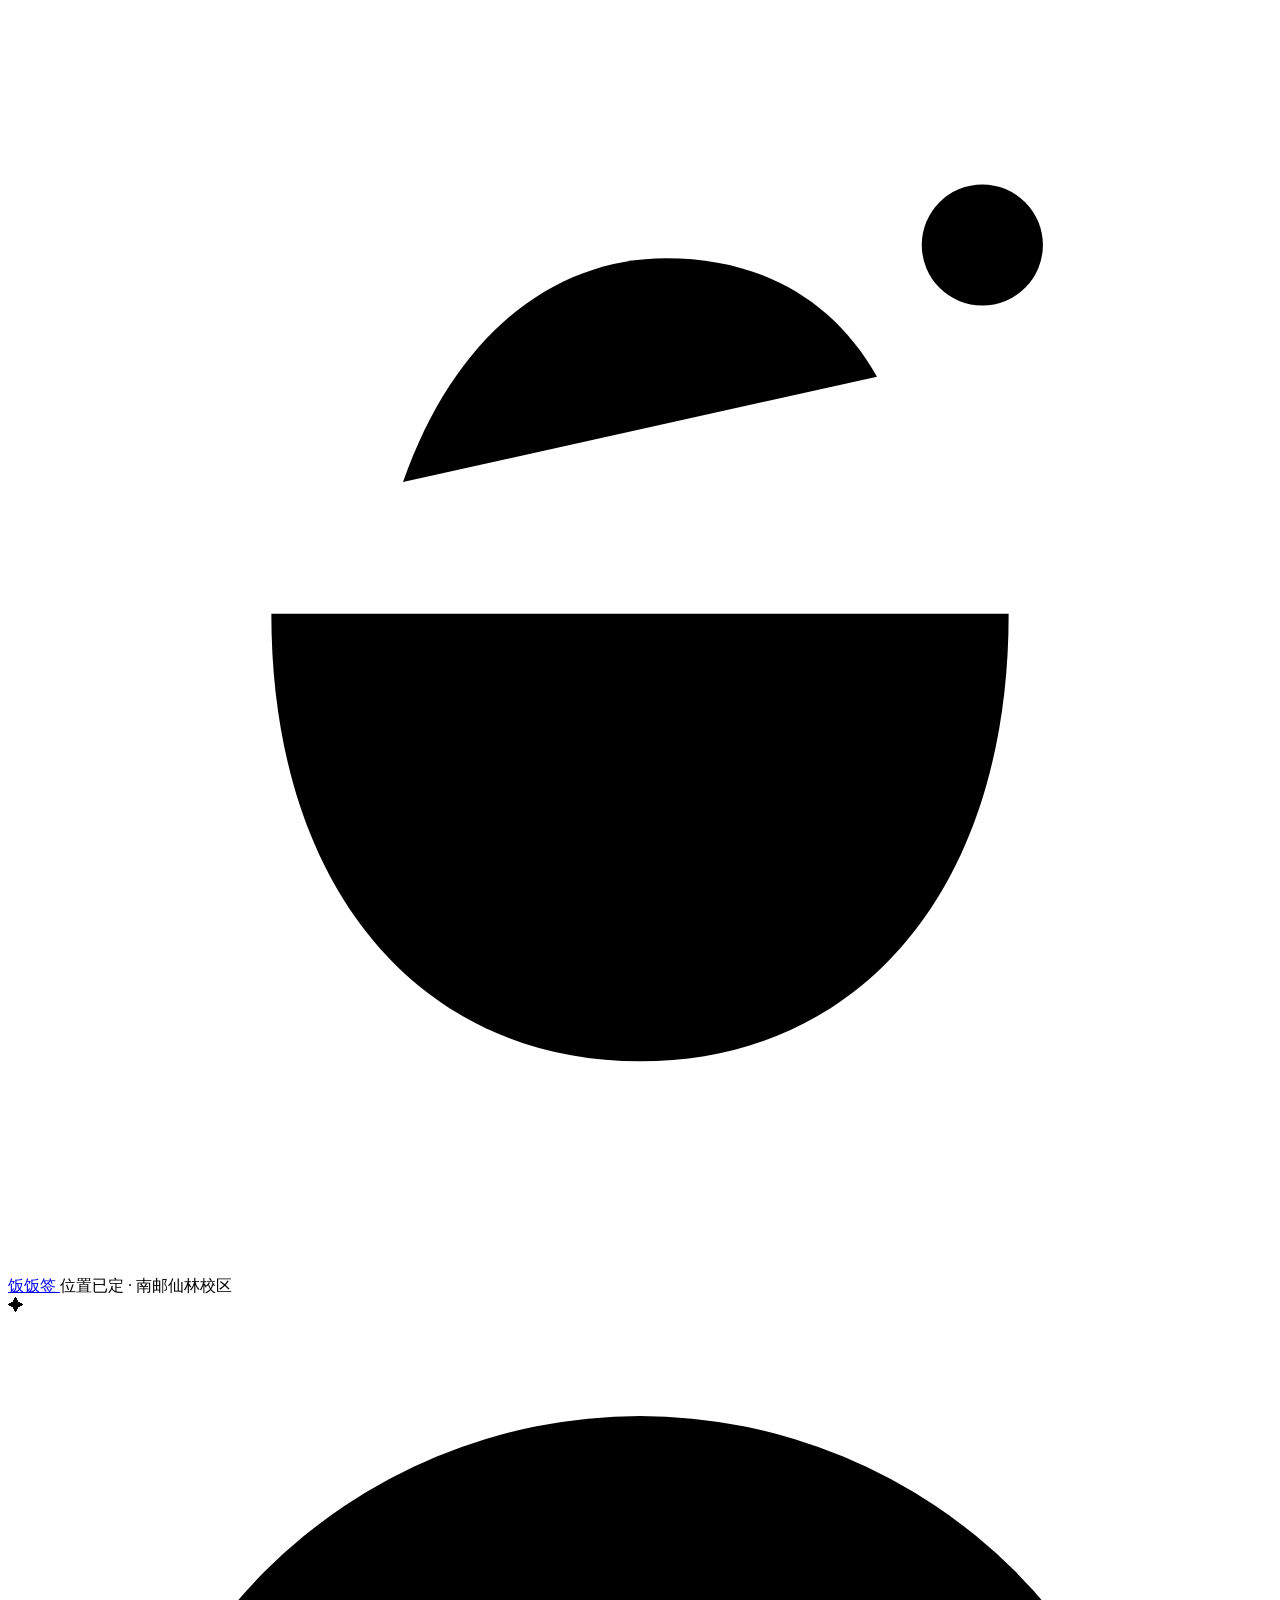
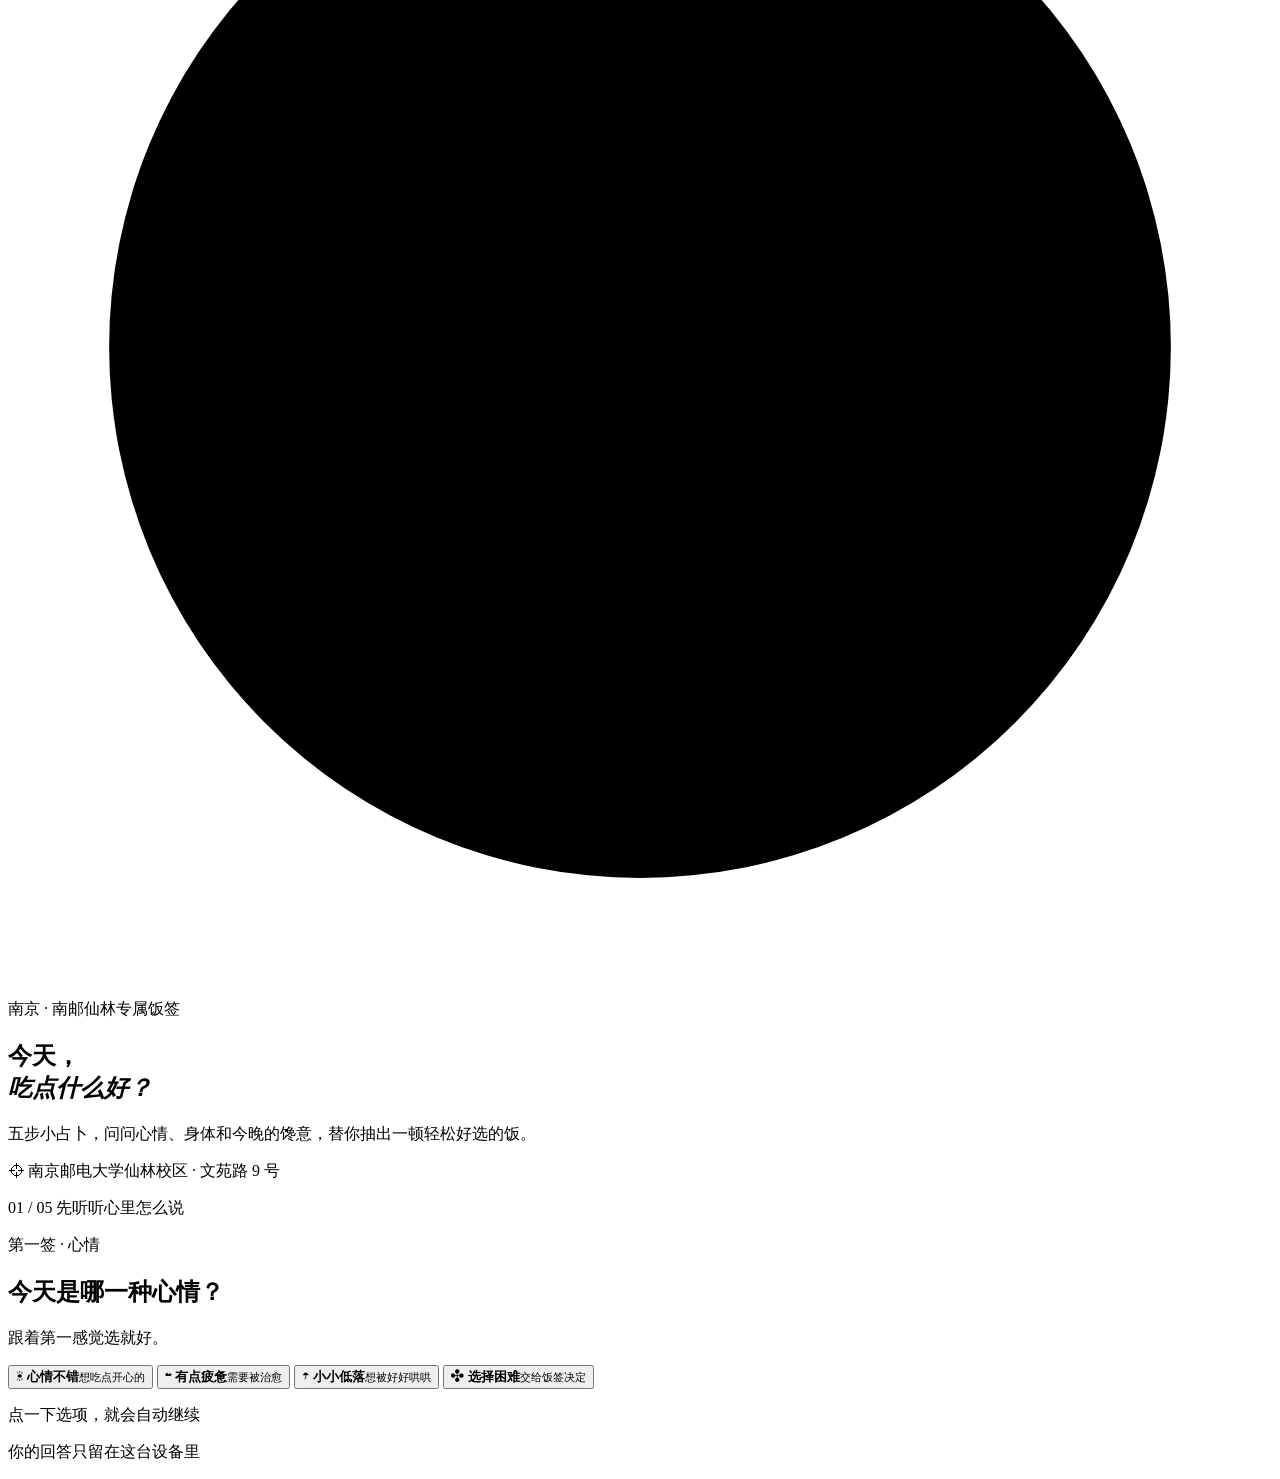
==== index.html @ f998e667 "Publish meal oracle homepage" ====
<!doctype html>
<html lang="zh-CN">
  <head>
    <meta charset="UTF-8" />
    <meta name="viewport" content="width=device-width, initial-scale=1.0, viewport-fit=cover" />
    <meta name="theme-color" content="#0b0a16" />
    <meta
      name="description"
      content="结合南京邮电大学仙林校区、预算、精力与等待时间，抽一支专属于她的今日饭签。"
    />
    <title>饭饭签 · 今天吃什么</title>
    <link
      rel="icon"
      type="image/svg+xml"
      href="data:image/svg+xml,%3Csvg xmlns='http://www.w3.org/2000/svg' viewBox='0 0 64 64'%3E%3Crect width='64' height='64' rx='16' fill='%230b0a16'/%3E%3Cpath d='M14 29h36c0 13-7 21-18 21S14 42 14 29Z' fill='%23ff806f'/%3E%3Cpath d='M20 24c2-7 7-10 12-10 4 0 7 2 9 5' fill='none' stroke='%23ffd58d' stroke-width='4' stroke-linecap='round'/%3E%3Ccircle cx='48' cy='15' r='3' fill='%23b9a7ff'/%3E%3C/svg%3E"
    />
    <link rel="stylesheet" href="./styles.css" />
  </head>
  <body>
    <div class="ambient ambient-one" aria-hidden="true"></div>
    <div class="ambient ambient-two" aria-hidden="true"></div>
    <div class="star-field" aria-hidden="true">
      <i></i><i></i><i></i><i></i><i></i><i></i><i></i>
    </div>

    <main class="page-shell">
      <header class="brand-bar">
        <a class="brand" href="#" aria-label="饭饭签首页">
          <span class="brand-mark" aria-hidden="true">
            <svg viewBox="0 0 48 48" role="img">
              <path d="M10 23h28c0 10.5-5.7 17-14 17S10 33.5 10 23Z" />
              <path d="M15 18c2-5.7 5.8-8.5 10-8.5 3.5 0 6.3 1.5 8 4.5" />
              <circle cx="37" cy="9" r="2.3" />
            </svg>
          </span>
          <span>饭饭签</span>
        </a>
        <span class="brand-note">位置已定 · 南邮仙林校区</span>
      </header>

      <section class="experience" aria-labelledby="page-title">
        <div class="intro-copy">
          <div class="moon-seal" aria-hidden="true">
            <span>✦</span>
            <svg viewBox="0 0 100 100">
              <circle cx="50" cy="50" r="42" />
              <path d="M61 25c-16 6-23 25-14 39 6 10 17 14 28 11-7 10-19 16-32 13-18-4-29-22-25-40 4-17 22-28 43-23Z" />
            </svg>
          </div>
          <p class="eyebrow">南京 · 南邮仙林专属饭签</p>
          <h1 id="page-title">今天，<br /><em>吃点什么好？</em></h1>
          <p class="intro-text">
            五步小占卜，问问心情、身体和今晚的馋意，替你抽出一顿轻松好选的饭。
          </p>
          <p class="micro-note"><span aria-hidden="true">⌖</span> 南京邮电大学仙林校区 · 文苑路 9 号</p>
        </div>

        <div class="oracle-wrap">
          <section class="oracle-card" aria-live="polite">
            <div class="progress-head">
              <span class="step-count">01 / 05</span>
              <span class="step-label">先听听心里怎么说</span>
            </div>
            <div class="progress-track" role="progressbar" aria-label="问答进度" aria-valuemin="1" aria-valuemax="5" aria-valuenow="1">
              <span style="width: 20%"></span>
            </div>

            <div class="question-pane">
              <p class="question-kicker">第一签 · 心情</p>
              <h2>今天是哪一种心情？</h2>
              <p class="question-help">跟着第一感觉选就好。</p>

              <div class="choice-grid" role="group" aria-label="选择今天的心情">
                <button class="choice" type="button" data-value="bright">
                  <span class="choice-icon" aria-hidden="true">☀</span>
                  <span><b>心情不错</b><small>想吃点开心的</small></span>
                </button>
                <button class="choice" type="button" data-value="tired">
                  <span class="choice-icon" aria-hidden="true">☁</span>
                  <span><b>有点疲惫</b><small>需要被治愈</small></span>
                </button>
                <button class="choice" type="button" data-value="blue">
                  <span class="choice-icon" aria-hidden="true">☂</span>
                  <span><b>小小低落</b><small>想被好好哄哄</small></span>
                </button>
                <button class="choice" type="button" data-value="indecisive">
                  <span class="choice-icon" aria-hidden="true">✣</span>
                  <span><b>选择困难</b><small>交给饭签决定</small></span>
                </button>
              </div>
            </div>

            <p class="auto-advance-note">点一下选项，就会自动继续</p>
          </section>
          <p class="privacy-note">你的回答只留在这台设备里</p>
        </div>
      </section>
    </main>
    <script src="./app.js" defer></script>
  </body>
</html>
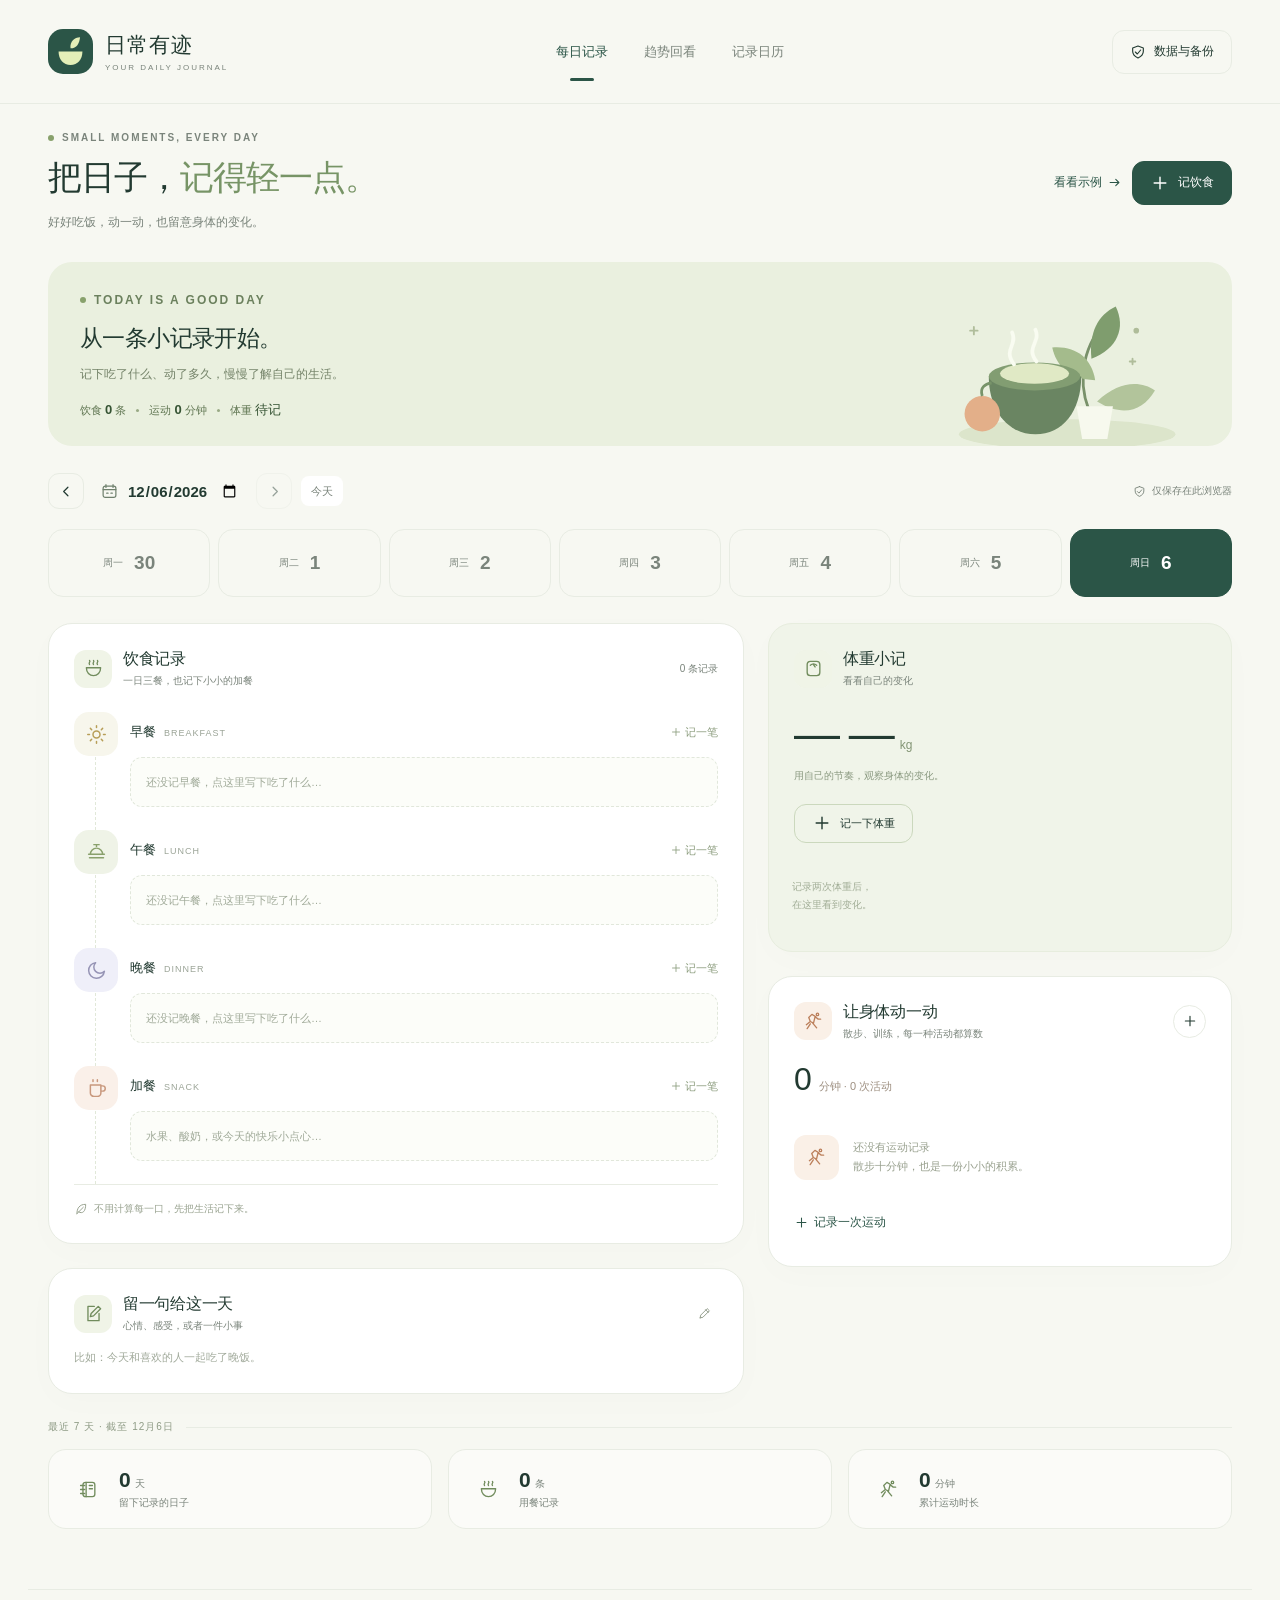
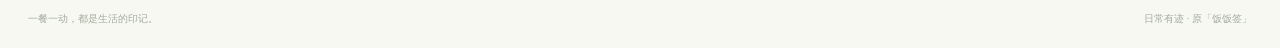
==== commit a96cb5e7: "Replace meal oracle with private daily food, weight and activity journal" ====
--- a/index.html
+++ b/index.html
@@ -1,102 +1,42 @@
-<!doctype html>
-<html lang="zh-CN">
-  <head>
-    <meta charset="UTF-8" />
-    <meta name="viewport" content="width=device-width, initial-scale=1.0, viewport-fit=cover" />
-    <meta name="theme-color" content="#0b0a16" />
-    <meta
-      name="description"
-      content="结合南京邮电大学仙林校区、预算、精力与等待时间，抽一支专属于她的今日饭签。"
-    />
-    <title>饭饭签 · 今天吃什么</title>
-    <link
-      rel="icon"
-      type="image/svg+xml"
-      href="data:image/svg+xml,%3Csvg xmlns='http://www.w3.org/2000/svg' viewBox='0 0 64 64'%3E%3Crect width='64' height='64' rx='16' fill='%230b0a16'/%3E%3Cpath d='M14 29h36c0 13-7 21-18 21S14 42 14 29Z' fill='%23ff806f'/%3E%3Cpath d='M20 24c2-7 7-10 12-10 4 0 7 2 9 5' fill='none' stroke='%23ffd58d' stroke-width='4' stroke-linecap='round'/%3E%3Ccircle cx='48' cy='15' r='3' fill='%23b9a7ff'/%3E%3C/svg%3E"
-    />
-    <link rel="stylesheet" href="./styles.css" />
-  </head>
-  <body>
-    <div class="ambient ambient-one" aria-hidden="true"></div>
-    <div class="ambient ambient-two" aria-hidden="true"></div>
-    <div class="star-field" aria-hidden="true">
-      <i></i><i></i><i></i><i></i><i></i><i></i><i></i>
-    </div>
-
-    <main class="page-shell">
-      <header class="brand-bar">
-        <a class="brand" href="#" aria-label="饭饭签首页">
-          <span class="brand-mark" aria-hidden="true">
-            <svg viewBox="0 0 48 48" role="img">
-              <path d="M10 23h28c0 10.5-5.7 17-14 17S10 33.5 10 23Z" />
-              <path d="M15 18c2-5.7 5.8-8.5 10-8.5 3.5 0 6.3 1.5 8 4.5" />
-              <circle cx="37" cy="9" r="2.3" />
-            </svg>
-          </span>
-          <span>饭饭签</span>
-        </a>
-        <span class="brand-note">位置已定 · 南邮仙林校区</span>
-      </header>
-
-      <section class="experience" aria-labelledby="page-title">
-        <div class="intro-copy">
-          <div class="moon-seal" aria-hidden="true">
-            <span>✦</span>
-            <svg viewBox="0 0 100 100">
-              <circle cx="50" cy="50" r="42" />
-              <path d="M61 25c-16 6-23 25-14 39 6 10 17 14 28 11-7 10-19 16-32 13-18-4-29-22-25-40 4-17 22-28 43-23Z" />
-            </svg>
-          </div>
-          <p class="eyebrow">南京 · 南邮仙林专属饭签</p>
-          <h1 id="page-title">今天，<br /><em>吃点什么好？</em></h1>
-          <p class="intro-text">
-            五步小占卜，问问心情、身体和今晚的馋意，替你抽出一顿轻松好选的饭。
-          </p>
-          <p class="micro-note"><span aria-hidden="true">⌖</span> 南京邮电大学仙林校区 · 文苑路 9 号</p>
-        </div>
-
-        <div class="oracle-wrap">
-          <section class="oracle-card" aria-live="polite">
-            <div class="progress-head">
-              <span class="step-count">01 / 05</span>
-              <span class="step-label">先听听心里怎么说</span>
-            </div>
-            <div class="progress-track" role="progressbar" aria-label="问答进度" aria-valuemin="1" aria-valuemax="5" aria-valuenow="1">
-              <span style="width: 20%"></span>
-            </div>
-
-            <div class="question-pane">
-              <p class="question-kicker">第一签 · 心情</p>
-              <h2>今天是哪一种心情？</h2>
-              <p class="question-help">跟着第一感觉选就好。</p>
-
-              <div class="choice-grid" role="group" aria-label="选择今天的心情">
-                <button class="choice" type="button" data-value="bright">
-                  <span class="choice-icon" aria-hidden="true">☀</span>
-                  <span><b>心情不错</b><small>想吃点开心的</small></span>
-                </button>
-                <button class="choice" type="button" data-value="tired">
-                  <span class="choice-icon" aria-hidden="true">☁</span>
-                  <span><b>有点疲惫</b><small>需要被治愈</small></span>
-                </button>
-                <button class="choice" type="button" data-value="blue">
-                  <span class="choice-icon" aria-hidden="true">☂</span>
-                  <span><b>小小低落</b><small>想被好好哄哄</small></span>
-                </button>
-                <button class="choice" type="button" data-value="indecisive">
-                  <span class="choice-icon" aria-hidden="true">✣</span>
-                  <span><b>选择困难</b><small>交给饭签决定</small></span>
-                </button>
-              </div>
-            </div>
-
-            <p class="auto-advance-note">点一下选项，就会自动继续</p>
-          </section>
-          <p class="privacy-note">你的回答只留在这台设备里</p>
-        </div>
-      </section>
-    </main>
-    <script src="./app.js" defer></script>
-  </body>
-</html>
-
+<!doctype html>
+<html lang="zh-CN">
+<head>
+  <meta charset="utf-8">
+  <meta name="viewport" content="width=device-width, initial-scale=1, viewport-fit=cover">
+  <meta name="theme-color" content="#f7f8f2">
+  <meta name="description" content="轻松记录每天的饮食、体重和运动，回看自己的生活节奏。数据保存在当前浏览器，支持导出备份。">
+  <meta name="color-scheme" content="light">
+  <title>日常有迹 · 饮食、体重与运动记录</title>
+  <link rel="icon" type="image/svg+xml" href="data:image/svg+xml,%3Csvg xmlns='http://www.w3.org/2000/svg' viewBox='0 0 64 64'%3E%3Crect width='64' height='64' rx='20' fill='%232b5547'/%3E%3Cpath d='M15 31h34c0 12-6 20-17 20S15 43 15 31' fill='%23e3efad'/%3E%3Cpath d='M32 27c-2-12 6-17 14-17-1 10-5 17-14 17' fill='%23e3efad'/%3E%3C/svg%3E">
+  <link rel="stylesheet" href="./styles.css">
+  <script src="./core.js" defer></script>
+  <script src="./app.js" defer></script>
+</head>
+<body>
+  <a class="skip-link" href="#main">跳到主要内容</a>
+  <header class="site-header">
+    <a class="brand" href="#today" aria-label="日常有迹首页">
+      <span class="brand-mark" aria-hidden="true"><svg viewBox="0 0 44 44"><path d="M7 22h30c0 10-6 17-15 17S7 32 7 22Z"/><path d="M22 18c-1-9 5-14 12-14-1 8-4 14-12 14Z"/></svg></span>
+      <span>日常有迹<small>YOUR DAILY JOURNAL</small></span>
+    </a>
+    <nav class="desktop-nav" aria-label="主导航">
+      <a href="#today" data-view="today">每日记录</a>
+      <a href="#trends" data-view="trends">趋势回看</a>
+      <a href="#history" data-view="history">记录日历</a>
+    </nav>
+    <button class="button header-data" type="button" data-action="data"><span data-icon="shield"></span><span>数据与备份</span></button>
+  </header>
+  <div id="demo-banner" class="demo-banner" hidden>正在浏览示例，所有数字都是演示数据。<button type="button" data-action="exit-demo">返回我的记录 <span aria-hidden="true">↗</span></button></div>
+  <main id="main" class="main-shell" tabindex="-1"></main>
+  <footer class="site-footer"><span>一餐一动，都是生活的印记。</span><span>日常有迹 · 原「饭饭签」</span></footer>
+  <nav class="mobile-nav" aria-label="手机导航">
+    <a href="#today" data-view="today"><span data-icon="journal"></span>记录</a>
+    <a href="#trends" data-view="trends"><span data-icon="chart"></span>趋势</a>
+    <a href="#history" data-view="history"><span data-icon="calendar"></span>日历</a>
+    <button type="button" data-action="data"><span data-icon="shield"></span>备份</button>
+  </nav>
+  <dialog id="editor" aria-labelledby="dialog-title"><div id="dialog-content"></div></dialog>
+  <div id="toast" class="toast" role="status" aria-live="polite" hidden></div>
+  <noscript><p class="noscript">请在浏览器中启用 JavaScript，以使用每日记录功能。</p></noscript>
+</body>
+</html>
--- a/styles.css
+++ b/styles.css
@@ -0,0 +1,9 @@
+:root{--bg:#f7f8f2;--paper:#fff;--ink:#223a31;--muted:#7a847b;--line:#e8ece3;--green:#2b5547;--green-light:#eaf0df;--lime:#e4efb8;--orange:#d47c51;--peach:#faf0e7;--radius:24px;--shadow:0 8px 35px #263d2a04;font-family:"Segoe UI","PingFang SC","Microsoft YaHei",sans-serif;color:var(--ink);background:var(--bg);font-synthesis:none}
+*{box-sizing:border-box}body{margin:0}button,input,textarea,select{font:inherit}button,a,input,select,textarea{-webkit-tap-highlight-color:transparent}button,a{touch-action:manipulation}button{cursor:pointer}button:disabled{cursor:default;opacity:.45}a{color:inherit;text-decoration:none}button{color:inherit}button:focus-visible,a:focus-visible,input:focus-visible,textarea:focus-visible,select:focus-visible,summary:focus-visible{outline:3px solid #93b875;outline-offset:4px}button svg,a svg{pointer-events:none}svg{display:block}button:disabled:hover{transform:none}[hidden]{display:none!important}.icon{width:20px;height:20px;fill:none;stroke:currentColor;stroke-width:1.7;stroke-linecap:round;stroke-linejoin:round;flex-shrink:0}.skip-link{position:fixed;top:10px;left:15px;z-index:20;padding:12px;background:#fff;transform:translateY(-150%)}.skip-link:focus{transform:none}.site-header{height:104px;max-width:1320px;margin:auto;display:flex;align-items:center;justify-content:space-between;padding:0 48px;gap:32px;border-bottom:1px solid var(--line)}.brand{display:flex;align-items:center;gap:12px;font-size:21px;font-weight:700;letter-spacing:1px}.brand-mark{width:45px;height:45px;display:grid;place-items:center;background:var(--green);border-radius:15px;color:var(--lime)}.brand-mark svg{width:35px;fill:currentColor}.brand small{display:block;margin-top:4px;font-size:8px;letter-spacing:2px;font-weight:500;color:var(--muted)}.desktop-nav{display:flex;align-self:stretch;gap:36px}.desktop-nav a{display:flex;align-items:center;position:relative;color:var(--muted);font-size:13px;font-weight:600}.desktop-nav a.active{color:var(--green)}.desktop-nav a.active:after{content:"";height:3px;width:24px;position:absolute;bottom:22px;left:calc(50% - 12px);border-radius:5px;background:var(--green)}.button{display:inline-flex;gap:8px;align-items:center;justify-content:center;min-height:44px;padding:0 17px;border:1px solid var(--line);background:var(--paper);border-radius:12px;font-size:12px;font-weight:600;transition:background .15s,transform .15s}.button:hover{background:#f0f3e9;transform:translateY(-1px)}.button.primary{border-color:var(--green);color:white;background:var(--green)}.button.primary:hover{background:#1d4335}.button.soft{border-color:transparent;background:var(--green-light)}.button.danger{color:#a44b3f;background:#fff4ef;border-color:#efd5cc}.header-data{background:transparent;font-size:12px}.header-data .icon{width:16px;height:16px}.main-shell{max-width:1320px;padding:36px 48px 60px;margin:auto;min-height:calc(100vh - 176px)}.demo-banner{background:#e5edcf;padding:12px 24px;text-align:center;font-size:12px}.demo-banner button{border:0;background:transparent;font-weight:700;margin-left:15px;text-decoration:underline;text-underline-offset:4px;min-height:30px}.demo-banner+main{padding-top:28px}.intro{display:flex;justify-content:space-between;align-items:center;gap:20px;margin-bottom:28px}.eyebrow{display:flex;align-items:center;gap:8px;font-size:10px;letter-spacing:2px;color:var(--muted);font-weight:600;margin:0 0 12px}.eyebrow:before{content:"";width:6px;height:6px;border-radius:50%;background:#88a16c}h1,h2,h3,p{margin-top:0}h1{font-size:clamp(24px,2.8vw,34px);font-weight:650;letter-spacing:-1px;margin-bottom:10px}h1 em{font-style:normal;color:#779466}.intro p:not(.eyebrow){font-size:12px;line-height:1.9;color:var(--muted);margin-bottom:0}.intro-actions{display:flex;gap:10px;flex-shrink:0}.text-button{display:inline-flex;align-items:center;justify-content:center;gap:5px;min-height:36px;padding:5px 0;border:0;background:transparent;font-size:12px;color:var(--green);font-weight:600}.text-button .icon{width:15px;height:15px}.hero{display:grid;grid-template-columns:1fr 290px;border-radius:var(--radius);background:#eaf0df;padding:27px 32px;position:relative;overflow:hidden;margin-bottom:24px;min-height:184px}.hero-copy{z-index:1}.hero .eyebrow{color:#6b805d;margin-bottom:11px}.hero h2{font-size:23px;font-weight:650;letter-spacing:-.6px;margin-bottom:9px}.hero p{color:#748369;font-size:12px;line-height:1.9;margin-bottom:16px}.hero-stats{display:flex;align-items:center;gap:10px;color:#5f7551;font-size:11px}.hero-stats b{font-size:13px;color:#355333}.hero-stats .dot{width:3px;height:3px;background:#9aaa85;border-radius:50%}.hero-art{position:absolute;right:36px;bottom:-14px;width:280px;height:198px}.hero-art svg{width:100%;height:100%}.date-toolbar{display:flex;align-items:center;justify-content:space-between;gap:20px;margin-bottom:17px}.date-control{display:flex;align-items:center;gap:9px}.date-input-wrap{display:flex;align-items:center;gap:8px;padding:0 8px}.date-input-wrap .icon{width:17px;color:#6f806d}.date-input{background:transparent;border:0;color:var(--ink);font-weight:650;font-size:15px;min-height:42px;max-width:160px}.icon-button{width:36px;min-height:36px;display:inline-grid;place-items:center;background:transparent;border:1px solid var(--line);border-radius:11px}.icon-button:hover{background:var(--green-light)}.icon-button .icon{width:17px;height:17px}.today-tag{border:0;background:var(--paper);padding:6px 10px;border-radius:8px;font-size:11px;color:var(--muted);min-height:30px}.local-note{display:flex;align-items:center;gap:6px;font-size:10px;color:var(--muted)}.local-note .icon{width:13px;height:13px}.week-strip{display:grid;grid-template-columns:repeat(7,1fr);gap:8px;margin-bottom:26px}.day-button{position:relative;min-height:68px;background:transparent;border:1px solid var(--line);border-radius:15px;display:flex;align-items:center;justify-content:center;gap:11px;color:var(--muted);transition:background .15s}.day-button:hover{background:var(--green-light)}.day-button.active{background:var(--green);color:white;border-color:var(--green)}.day-button small{font-size:10px}.day-button b{font-size:19px;font-weight:550;font-variant-numeric:tabular-nums}.day-button i{position:absolute;width:4px;height:4px;background:#b2be94;border-radius:50%;bottom:10px}.day-button.active i{background:var(--lime)}.day-button.is-today:not(.active){border-color:#a4b691}.dashboard{display:grid;grid-template-columns:minmax(0,1.5fr) minmax(300px,1fr);gap:24px}.column{display:flex;flex-direction:column;gap:24px;min-width:0}.panel{background:var(--paper);border:1px solid var(--line);border-radius:var(--radius);padding:25px;box-shadow:var(--shadow);min-width:0}.panel-head{display:flex;justify-content:space-between;align-items:center;gap:15px;margin-bottom:24px}.panel-heading{display:flex;align-items:center;gap:11px}.panel-heading h2{font-size:16px;letter-spacing:-.3px;font-weight:650;margin-bottom:4px}.panel-heading p{margin:0;font-size:10px;color:var(--muted)}.section-icon{width:38px;height:38px;border-radius:12px;background:#f0f4e7;color:#718c5d;display:grid;place-items:center}.section-icon.orange{color:#bc805c;background:var(--peach)}.section-icon .icon{width:19px;height:19px}.round-add{border:1px solid var(--line);background:white;width:33px;height:33px;border-radius:50%;display:grid;place-items:center}.round-add:hover{background:var(--green-light)}.round-add .icon{width:16px;height:16px}.meal-section{display:grid;grid-template-columns:44px 1fr;gap:12px;padding-bottom:23px;position:relative}.meal-section:not(:last-child):before{content:"";position:absolute;left:21px;top:40px;bottom:0;border-left:1px dashed #e1e8d9}.meal-badge{display:grid;place-items:center;position:relative;z-index:1;width:44px;height:44px;border-radius:15px;background:#f7f6ec;color:#b79e58}.meal-badge.lunch{background:#eff3e7;color:#89a06c}.meal-badge.dinner{background:#efeff9;color:#9694b5}.meal-badge.snack{background:#faf0e9;color:#c8987d}.meal-badge .icon{width:21px;height:21px}.meal-heading{display:flex;align-items:center;justify-content:space-between;min-height:40px;gap:10px;margin-bottom:5px}.meal-heading h3{font-size:13px;font-weight:650;margin:0}.meal-heading h3 small{font-size:9px;letter-spacing:1px;font-weight:400;color:#9ba497;margin-left:8px}.meal-add{min-height:32px;padding:2px 0;border:0;background:transparent;color:#8c9d7e;font-size:11px;display:flex;align-items:center;gap:3px}.meal-add .icon{width:12px;height:12px}.meal-empty{width:100%;text-align:left;border:1px dashed #e1e7db;background:#fcfdf9;color:#a0aa99;padding:15px;border-radius:12px;font-size:11px;line-height:1.6;min-height:50px}.meal-empty:hover{background:#f4f7ed;border-color:#b2c39b}.meal-entry{background:#f7f9f3;border-radius:13px;padding:14px 15px;display:flex;gap:10px;align-items:flex-start;margin-bottom:8px}.entry-content{min-width:0;flex:1}.entry-title{font-size:12px;line-height:1.8;margin-bottom:6px;white-space:pre-wrap;overflow-wrap:anywhere;font-weight:550}.entry-meta{font-size:10px;color:#8d9885;display:flex;flex-wrap:wrap;gap:6px 12px;line-height:1.7}.entry-actions{display:flex;gap:3px}.tiny-button{width:28px;min-height:28px;display:grid;place-items:center;border:0;border-radius:7px;background:transparent;color:#8d9885}.tiny-button .icon{width:13px;height:13px}.tiny-button:hover{background:#e5ecd9;color:var(--green)}.panel-footnote{padding-top:15px;border-top:1px solid var(--line);font-size:10px;line-height:1.8;color:#98a28f;display:flex;align-items:center;gap:6px}.panel-footnote .icon{width:14px;height:14px}.weight-panel{background:#f0f4e9;border-color:#e7edde;position:relative;overflow:hidden}.weight-panel .panel-head{margin-bottom:20px}.weight-main{display:flex;align-items:baseline;gap:7px;margin:0 0 8px}.weight-number{font-size:46px;line-height:1.1;font-weight:500;letter-spacing:-2px;font-variant-numeric:tabular-nums}.weight-unit{font-size:12px;color:#839575}.weight-comparison{font-size:10px;color:#8a9980;margin-bottom:20px;line-height:1.7}.weight-panel .button{min-height:39px;font-size:11px;background:transparent;border-color:#cbd8bd}.mini-chart{height:70px;margin:18px -2px -5px;position:relative}.mini-chart svg{width:100%;height:100%}.mini-chart-empty{display:flex;align-items:center;height:70px;color:#a1ad96;font-size:10px;line-height:1.8}.activity-summary{display:flex;gap:8px;align-items:baseline;margin-top:-4px;margin-bottom:20px}.activity-summary strong{font-size:32px;font-weight:500;letter-spacing:-1px;font-variant-numeric:tabular-nums}.activity-summary span{color:#9d8f80;font-size:11px}.activity-entry{border-top:1px solid var(--line);padding:15px 0;display:flex;gap:11px}.activity-entry:last-of-type{padding-bottom:0}.activity-icon{width:32px;height:32px;background:var(--peach);color:#be8e6d;display:grid;place-items:center;border-radius:11px;flex-shrink:0}.activity-icon .icon{width:17px;height:17px}.activity-entry .entry-title{font-size:12px;margin-bottom:3px}.activity-empty{padding:17px 0 9px;color:#99a18f;font-size:11px;line-height:1.8;display:flex;align-items:center;gap:14px}.activity-empty .section-icon{width:45px;height:45px}.activity-empty p{margin:0}.note-panel .panel-head{margin-bottom:15px}.daily-note{font-size:12px;line-height:1.9;color:#7e8c76;white-space:pre-wrap;overflow-wrap:anywhere;margin:0}.empty-note{font-size:11px;color:#a1aa9b;line-height:1.8;margin-bottom:0}.section-label{display:flex;align-items:center;gap:12px;color:#8e9b85;font-size:10px;margin:26px 0 15px;letter-spacing:1px}.section-label:after{content:"";height:1px;flex:1;background:var(--line)}.week-overview{display:grid;grid-template-columns:repeat(3,1fr);gap:16px}.overview-card{border:1px solid var(--line);border-radius:18px;padding:18px 20px;display:flex;align-items:center;gap:12px;background:#ffffff80}.overview-card .section-icon{background:transparent}.overview-card b{font-size:21px;font-weight:550;letter-spacing:-.5px}.overview-card b small{font-weight:400;font-size:10px;letter-spacing:0;margin-left:5px;color:var(--muted)}.overview-card p{font-size:10px;margin:4px 0 0;color:var(--muted)}.site-footer{max-width:1224px;margin:0 auto;padding:22px 0;border-top:1px solid var(--line);color:#a4ac9d;font-size:10px;display:flex;justify-content:space-between}.mobile-nav{display:none}.storage-warning{background:#fff0e5;border:1px solid #e8b890;padding:15px 20px;border-radius:15px;margin-bottom:20px;color:#8c5333;font-size:12px;line-height:1.8}.storage-warning button{border:0;background:transparent;text-decoration:underline;color:inherit;min-height:30px}.toast{position:fixed;left:50%;transform:translateX(-50%);bottom:35px;z-index:100;background:#274939;color:white;border-radius:14px;padding:14px 22px;box-shadow:0 10px 40px #17291f22;font-size:12px;max-width:min(90vw,500px);text-align:center;line-height:1.7}.toast.error{background:#914c3d}
+/* Editors */
+dialog{width:min(480px,calc(100% - 30px));max-height:90dvh;border:1px solid #eef0e8;border-radius:25px;padding:0;box-shadow:0 35px 100px #1d312e33;color:var(--ink);background:#fff}dialog::backdrop{background:#20342d66;backdrop-filter:blur(5px)}.dialog-inner{padding:28px}.dialog-heading{display:flex;align-items:flex-start;justify-content:space-between;margin-bottom:23px;gap:12px}.dialog-heading h2{font-size:22px;font-weight:600;margin-bottom:7px}.dialog-heading p{font-size:11px;color:var(--muted);line-height:1.8;margin-bottom:0}.dialog-heading .icon-button{border:0;width:29px;min-height:29px;background:#f4f6ef;flex-shrink:0}.field{display:block;font-size:12px;font-weight:600;margin-bottom:19px}.field small{font-weight:400;font-size:10px;color:#8e9a85;margin-left:5px}.field input,.field select,.field textarea{display:block;width:100%;margin-top:9px;border:1px solid #e2e8db;border-radius:12px;min-height:45px;padding:12px 13px;font-size:13px;color:var(--ink);background:#fbfcf8;transition:border-color .15s}.field input:focus,.field textarea:focus,.field select:focus{border-color:#91ad7b}.field textarea{resize:vertical;line-height:1.8;min-height:100px}.field input::placeholder,.field textarea::placeholder{color:#afb7a8}.field-row{display:grid;grid-template-columns:1fr 1fr;gap:15px}.field-row .field{min-width:0}.field .weight-input{font-size:32px;letter-spacing:-1px;padding:16px}.form-actions{display:flex;justify-content:space-between;gap:12px;margin-top:24px}.form-actions .button{flex:1}.field-help{font-size:10px;line-height:1.8;color:#98a28f;margin-top:-7px}.form-error{color:#ae5142;font-size:12px;line-height:1.8;margin-bottom:12px}.data-card{padding:18px;background:#f6f8f1;border:1px solid var(--line);border-radius:16px;margin-bottom:13px}.data-card h3{font-size:13px;margin-bottom:8px}.data-card p{font-size:11px;color:#8b9882;line-height:1.9;margin-bottom:12px}.data-card .button{min-height:38px;font-size:11px}.data-stats{display:flex;gap:20px;margin:20px 0;font-size:11px;color:var(--muted)}.data-stats strong{font-size:20px;color:var(--green);margin-right:3px;font-weight:550}.import-confirm{padding:17px;border-radius:14px;background:#fff5eb;font-size:12px;line-height:1.9;margin:16px 0}.delete-preview{padding:17px;background:#faf5ef;border-radius:13px;font-size:12px;line-height:1.8;overflow-wrap:anywhere}.data-native-input{width:100%;font-size:11px;color:#7e8c76;margin-top:12px}.notice{color:#8f9b87;font-size:11px;line-height:1.9}.view-controls{display:flex;gap:6px;padding:4px;background:#eaf0e1;border-radius:12px}.view-controls button{min-height:34px;background:transparent;border:0;border-radius:9px;padding:0 14px;font-size:11px;color:#89947e}.view-controls button.active{background:#fff;color:var(--green);box-shadow:0 2px 6px #29482506}.trend-summary{display:grid;grid-template-columns:repeat(4,1fr);gap:18px;margin-bottom:24px}.trend-summary .overview-card{display:block;background:white;padding:22px}.trend-summary .overview-card b{font-size:28px}.trend-summary .overview-card p{margin-top:9px}.chart-panel{margin-bottom:24px}.chart-panel .panel-head{margin-bottom:15px}.chart-title-value{font-size:32px;letter-spacing:-1px;font-weight:500;margin:14px 0 0}.chart-title-value small{font-size:12px;color:var(--muted);font-weight:400;letter-spacing:0}.chart-title-value span{font-size:11px;color:#8e9b85;margin-left:17px;letter-spacing:0}.chart-area{min-height:245px;position:relative}.chart-area svg{width:100%;height:240px;overflow:visible}.chart-label{font-size:10px;font-family:inherit;fill:#9ca694}.chart-empty{min-height:220px;display:flex;align-items:center;justify-content:center;flex-direction:column;gap:15px;color:#98a28f;font-size:12px;text-align:center;padding:20px}.chart-empty .icon{width:35px;height:35px;color:#becaa9}.chart-empty p{line-height:1.9;margin:0}.chart-data{border-top:1px solid var(--line);padding-top:15px;margin-top:12px;font-size:11px;color:var(--muted)}.chart-data summary{cursor:pointer;min-height:30px}.chart-data table{width:100%;border-collapse:collapse;text-align:left;margin-top:8px}.chart-data th,.chart-data td{padding:10px;border-bottom:1px solid var(--line);font-weight:400}.bar-chart{display:flex;align-items:flex-end;gap:7px;height:190px;margin-top:22px;border-bottom:1px solid var(--line)}.bar-item{height:100%;display:flex;flex:1;align-items:center;justify-content:flex-end;flex-direction:column;position:relative;min-width:0}.bar-item i{display:block;background:#bdcea7;width:55%;max-width:40px;border-radius:7px 7px 0 0;min-height:0}.bar-item span{font-size:9px;color:#a1ab97;position:absolute;bottom:-21px;white-space:nowrap}.bar-item b{font-size:9px;color:#82946d;font-weight:400;padding-bottom:5px}.movement-chart{padding-bottom:30px}.trends-grid{display:grid;grid-template-columns:1fr 1fr;gap:24px}.meal-breakdown{display:flex;flex-direction:column;gap:23px;padding:15px 0}.breakdown-row{display:grid;grid-template-columns:48px 1fr 34px;align-items:center;gap:15px;font-size:11px;color:#86947c}.breakdown-track{height:9px;border-radius:10px;background:#f1f4ea;overflow:hidden}.breakdown-track i{height:100%;display:block;border-radius:10px;background:#c5d6af}.breakdown-row:nth-child(2) i{background:#a7c18c}.breakdown-row:nth-child(3) i{background:#c4bfdc}.breakdown-row:nth-child(4) i{background:#e7c4ab}.history-layout{display:grid;grid-template-columns:1fr 1fr;gap:24px}.calendar-controls{display:flex;align-items:center;gap:12px}.calendar-controls h2{font-size:16px;margin:0;min-width:112px;text-align:center}.calendar-weekdays{display:grid;grid-template-columns:repeat(7,1fr);text-align:center;margin:25px 0 12px;color:#98a28f;font-size:10px}.calendar-grid{display:grid;grid-template-columns:repeat(7,1fr);gap:7px}.calendar-day{position:relative;min-height:58px;display:flex;align-items:center;justify-content:center;flex-direction:column;gap:7px;border:1px solid transparent;border-radius:12px;font-size:13px;background:#f7f9f3}.calendar-day.has-data{background:#e9f0dc}.calendar-day.is-today{border-color:#9db483}.calendar-day:hover{border-color:#9db483}.calendar-day span{height:4px;width:4px;border-radius:50%;background:#7b9960}.calendar-day.active{color:white;background:var(--green)}.calendar-day.active span{background:var(--lime)}.calendar-legend{display:flex;align-items:center;gap:7px;margin:20px 0 0;color:#98a28f;font-size:10px}.calendar-legend i{width:8px;height:8px;background:#d7e5c4;border-radius:3px}.history-list{display:flex;flex-direction:column;gap:12px;max-height:490px;overflow-y:auto;padding-right:4px}.history-row{display:flex;justify-content:space-between;align-items:center;gap:10px;background:#f7f9f3;border:1px solid transparent;padding:15px;border-radius:14px;text-align:left;min-height:74px}.history-row:hover{border-color:#c5d4b4}.history-row strong{display:block;font-size:12px;font-weight:600;margin-bottom:7px}.history-row small{font-size:10px;color:#97a28e}.history-row .icon{width:15px;color:#9bac8c}.empty-history{text-align:center;line-height:1.9;font-size:12px;color:#99a68e;padding:60px 20px}.range-note{font-size:11px;line-height:1.8;color:#98a28f;margin:14px 0 0}.noscript{padding:30px;text-align:center}
+@media(min-width:1500px){.main-shell{padding-top:44px}.hero{min-height:195px}}
+@media(max-width:1000px){.site-header{padding:0 28px;gap:20px}.desktop-nav{gap:22px}.main-shell{padding:30px 28px 45px}.dashboard{gap:18px;grid-template-columns:minmax(0,1.2fr) minmax(290px,1fr)}.panel{padding:22px}.column{gap:18px}.site-footer{margin:0 28px}.hero{padding:25px}.hero-art{right:5px;opacity:.85}.hero-copy{max-width:70%}.history-layout{gap:18px}.trend-summary{gap:12px}.trend-summary .overview-card{padding:18px}.calendar-day{min-height:50px}}
+@media(max-width:720px){.site-header{height:84px;padding:0 21px;border-bottom:0}.brand{font-size:19px;gap:10px}.brand-mark{width:39px;height:39px;border-radius:13px}.brand-mark svg{width:30px}.brand small{font-size:7px}.desktop-nav{display:none}.header-data{padding:0 11px;min-height:35px;background:#fff;border-radius:10px;font-size:10px}.header-data .icon{width:13px}.main-shell{padding:19px 20px 28px}.intro{align-items:flex-start;margin-bottom:24px}.intro .eyebrow{font-size:8px;letter-spacing:1.8px}.intro h1{font-size:27px;margin-bottom:9px}.intro p:not(.eyebrow){font-size:11px;max-width:250px}.intro-actions{margin-top:0;flex-direction:column;gap:6px}.intro-actions .button{padding:0 10px;min-height:35px;font-size:10px}.intro-actions .text-button{font-size:10px}.hero{padding:23px 21px;min-height:173px;border-radius:22px;margin-bottom:23px}.hero h2{font-size:20px}.hero p{font-size:10px;max-width:210px;margin-bottom:18px}.hero-copy{max-width:72%}.hero .eyebrow{font-size:8px;letter-spacing:1.3px}.hero-art{width:169px;height:155px;right:-22px;bottom:-14px;opacity:.9}.hero-stats{font-size:9px;gap:7px}.hero-stats b{font-size:11px}.date-toolbar{margin-bottom:10px;gap:5px}.date-control{gap:4px}.date-input-wrap{gap:5px;padding:0 4px}.date-input{font-size:13px;max-width:132px}.date-input-wrap .icon{display:none}.icon-button{width:32px;min-height:34px}.today-tag{font-size:10px;padding:5px 7px}.local-note{font-size:8px;gap:3px}.local-note .icon{width:10px}.week-strip{gap:5px;margin-bottom:20px}.day-button{min-height:69px;border-radius:13px;flex-direction:column;gap:6px}.day-button small{font-size:9px}.day-button b{font-size:18px}.day-button i{bottom:5px;width:3px;height:3px}.dashboard{grid-template-columns:1fr;gap:18px}.column{gap:18px}.panel{padding:21px;border-radius:21px}.panel-head{margin-bottom:20px}.panel-heading h2{font-size:15px}.panel-heading p{font-size:9px}.section-icon{width:35px;height:35px}.meal-section{grid-template-columns:36px 1fr;gap:11px;padding-bottom:18px}.meal-section:not(:last-child):before{left:18px;top:37px}.meal-badge{width:36px;height:38px;border-radius:13px}.meal-heading{min-height:36px}.meal-heading h3{font-size:12px}.meal-heading h3 small{font-size:8px;margin-left:5px}.meal-entry{padding:12px}.entry-title{font-size:12px}.entry-meta{font-size:9px;gap:4px 9px}.meal-empty{font-size:10px;padding:12px}.weight-panel .panel-head{margin-bottom:19px}.weight-number{font-size:42px}.mini-chart{position:absolute;width:43%;right:20px;bottom:32px;height:85px;margin:0;pointer-events:none}.weight-comparison{max-width:55%;margin-bottom:15px}.mini-chart-empty{font-size:9px}.weight-panel{min-height:217px}.weight-panel .button{font-size:10px;min-height:36px}.activity-summary strong{font-size:29px}.activity-summary{margin-bottom:14px}.week-overview{gap:8px}.overview-card{padding:13px 9px;border-radius:15px;gap:4px;display:block;text-align:center}.overview-card>.section-icon{display:none}.overview-card b{font-size:20px}.overview-card b small{font-size:9px;margin-left:3px}.overview-card p{font-size:9px;margin-top:5px}.site-footer{padding:20px 0 93px;margin:0 22px;font-size:9px;gap:20px;line-height:1.8}.site-footer span:first-child{max-width:150px}.mobile-nav{position:fixed;bottom:0;left:0;right:0;display:flex;justify-content:space-around;border-top:1px solid #e7ecdf;padding:10px 10px max(10px,env(safe-area-inset-bottom));background:#ffffffed;backdrop-filter:blur(15px);z-index:5}.mobile-nav a,.mobile-nav button{display:flex;align-items:center;flex-direction:column;gap:6px;border:0;background:transparent;color:#9ba58f;font-size:10px;min-width:65px;min-height:43px}.mobile-nav .icon{width:21px;height:21px}.mobile-nav .active{color:var(--green);font-weight:600}.toast{bottom:100px;padding:12px 18px}.demo-banner{font-size:10px;line-height:1.8;padding:8px 20px}.demo-banner button{font-size:10px;min-height:24px;margin-left:5px}.field-row{gap:12px}.dialog-inner{padding:24px}.dialog-heading h2{font-size:20px}.dialog-heading{margin-bottom:21px}.field{font-size:11px;margin-bottom:17px}.field input,.field select,.field textarea{font-size:14px}.trend-summary{grid-template-columns:repeat(2,1fr);gap:10px;margin-bottom:18px}.trend-summary .overview-card{text-align:left;padding:18px}.trend-summary .overview-card b{font-size:25px}.trend-summary .overview-card p{font-size:10px}.view-controls button{font-size:10px;padding:0 10px;min-height:31px}.trends-intro{flex-wrap:wrap;gap:18px}.trends-grid{grid-template-columns:1fr;gap:18px}.chart-panel{margin-bottom:18px}.chart-title-value{font-size:28px}.chart-title-value span{font-size:9px;margin-left:10px}.chart-area{min-height:205px}.chart-area svg{height:200px}.chart-label{font-size:11px}.history-layout{grid-template-columns:1fr;gap:18px}.calendar-grid{gap:5px}.calendar-day{min-height:48px;font-size:12px}.calendar-controls h2{font-size:15px}.history-list{max-height:430px}.bar-chart{gap:5px}.bar-item span{font-size:8px}.range-note{font-size:10px}.storage-warning{padding:13px;font-size:11px}}
+@media(max-width:720px){.hero{grid-template-columns:1fr}.intro:not(.trends-intro){display:block}.intro:not(.trends-intro) .intro-actions{flex-direction:row;justify-content:space-between;align-items:center;margin-top:17px}.intro:not(.trends-intro) p:not(.eyebrow){max-width:none}.intro h1{letter-spacing:-.9px}.hero-copy{max-width:75%}.hero-art{right:-27px;opacity:.65}}
+@media(prefers-reduced-motion:reduce){*{scroll-behavior:auto!important;transition:none!important;animation:none!important}}
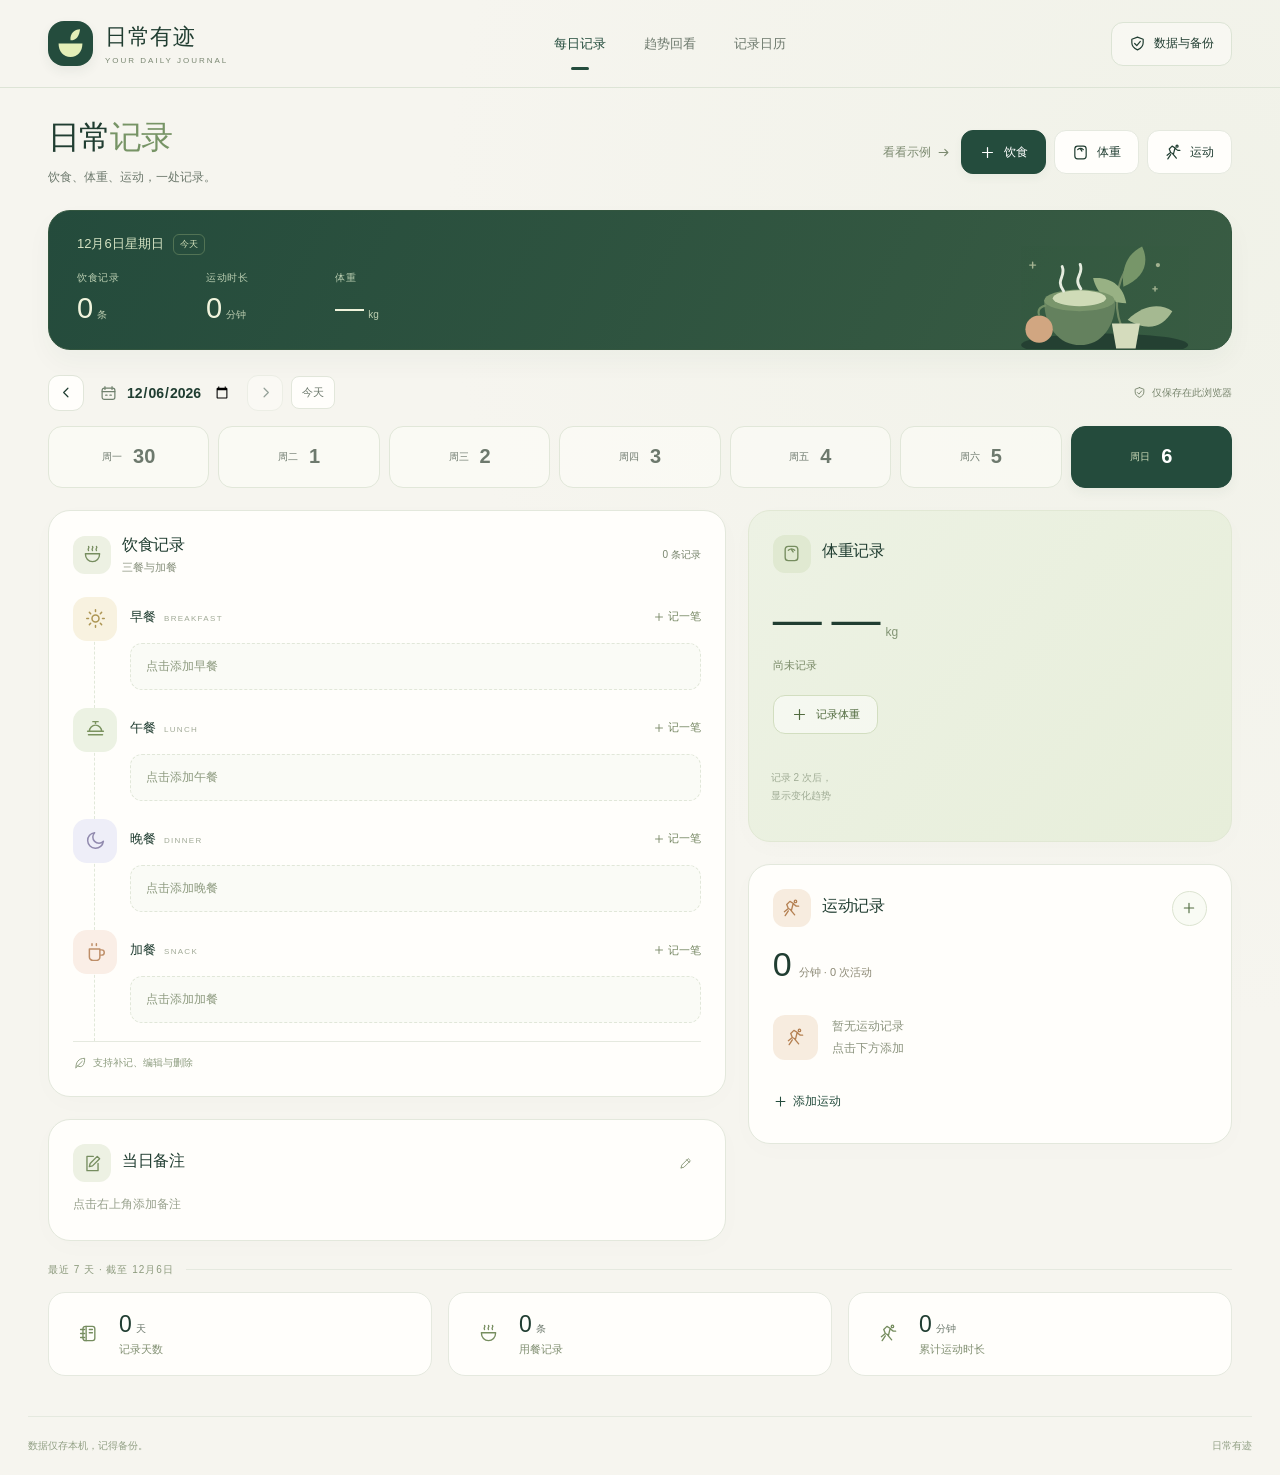
==== commit 52fec0d1: "Polish daily journal interface and streamline logging" ====
--- a/index.html
+++ b/index.html
@@ -3,14 +3,14 @@
 <head>
   <meta charset="utf-8">
   <meta name="viewport" content="width=device-width, initial-scale=1, viewport-fit=cover">
-  <meta name="theme-color" content="#f7f8f2">
+  <meta name="theme-color" content="#f6f5ef">
   <meta name="description" content="轻松记录每天的饮食、体重和运动，回看自己的生活节奏。数据保存在当前浏览器，支持导出备份。">
   <meta name="color-scheme" content="light">
   <title>日常有迹 · 饮食、体重与运动记录</title>
   <link rel="icon" type="image/svg+xml" href="data:image/svg+xml,%3Csvg xmlns='http://www.w3.org/2000/svg' viewBox='0 0 64 64'%3E%3Crect width='64' height='64' rx='20' fill='%232b5547'/%3E%3Cpath d='M15 31h34c0 12-6 20-17 20S15 43 15 31' fill='%23e3efad'/%3E%3Cpath d='M32 27c-2-12 6-17 14-17-1 10-5 17-14 17' fill='%23e3efad'/%3E%3C/svg%3E">
-  <link rel="stylesheet" href="./styles.css">
-  <script src="./core.js" defer></script>
-  <script src="./app.js" defer></script>
+  <link rel="stylesheet" href="./styles.css?v=20261030">
+  <script src="./core.js?v=20261030" defer></script>
+  <script src="./app.js?v=20261030" defer></script>
 </head>
 <body>
   <a class="skip-link" href="#main">跳到主要内容</a>
@@ -26,9 +26,9 @@
     </nav>
     <button class="button header-data" type="button" data-action="data"><span data-icon="shield"></span><span>数据与备份</span></button>
   </header>
-  <div id="demo-banner" class="demo-banner" hidden>正在浏览示例，所有数字都是演示数据。<button type="button" data-action="exit-demo">返回我的记录 <span aria-hidden="true">↗</span></button></div>
+  <div id="demo-banner" class="demo-banner" hidden>示例模式 · 不影响个人记录<button type="button" data-action="exit-demo">退出示例 <span aria-hidden="true">↗</span></button></div>
   <main id="main" class="main-shell" tabindex="-1"></main>
-  <footer class="site-footer"><span>一餐一动，都是生活的印记。</span><span>日常有迹 · 原「饭饭签」</span></footer>
+  <footer class="site-footer"><span>数据仅存本机，记得备份。</span><span>日常有迹</span></footer>
   <nav class="mobile-nav" aria-label="手机导航">
     <a href="#today" data-view="today"><span data-icon="journal"></span>记录</a>
     <a href="#trends" data-view="trends"><span data-icon="chart"></span>趋势</a>
--- a/styles.css
+++ b/styles.css
@@ -6,4 +6,21 @@
 @media(max-width:1000px){.site-header{padding:0 28px;gap:20px}.desktop-nav{gap:22px}.main-shell{padding:30px 28px 45px}.dashboard{gap:18px;grid-template-columns:minmax(0,1.2fr) minmax(290px,1fr)}.panel{padding:22px}.column{gap:18px}.site-footer{margin:0 28px}.hero{padding:25px}.hero-art{right:5px;opacity:.85}.hero-copy{max-width:70%}.history-layout{gap:18px}.trend-summary{gap:12px}.trend-summary .overview-card{padding:18px}.calendar-day{min-height:50px}}
 @media(max-width:720px){.site-header{height:84px;padding:0 21px;border-bottom:0}.brand{font-size:19px;gap:10px}.brand-mark{width:39px;height:39px;border-radius:13px}.brand-mark svg{width:30px}.brand small{font-size:7px}.desktop-nav{display:none}.header-data{padding:0 11px;min-height:35px;background:#fff;border-radius:10px;font-size:10px}.header-data .icon{width:13px}.main-shell{padding:19px 20px 28px}.intro{align-items:flex-start;margin-bottom:24px}.intro .eyebrow{font-size:8px;letter-spacing:1.8px}.intro h1{font-size:27px;margin-bottom:9px}.intro p:not(.eyebrow){font-size:11px;max-width:250px}.intro-actions{margin-top:0;flex-direction:column;gap:6px}.intro-actions .button{padding:0 10px;min-height:35px;font-size:10px}.intro-actions .text-button{font-size:10px}.hero{padding:23px 21px;min-height:173px;border-radius:22px;margin-bottom:23px}.hero h2{font-size:20px}.hero p{font-size:10px;max-width:210px;margin-bottom:18px}.hero-copy{max-width:72%}.hero .eyebrow{font-size:8px;letter-spacing:1.3px}.hero-art{width:169px;height:155px;right:-22px;bottom:-14px;opacity:.9}.hero-stats{font-size:9px;gap:7px}.hero-stats b{font-size:11px}.date-toolbar{margin-bottom:10px;gap:5px}.date-control{gap:4px}.date-input-wrap{gap:5px;padding:0 4px}.date-input{font-size:13px;max-width:132px}.date-input-wrap .icon{display:none}.icon-button{width:32px;min-height:34px}.today-tag{font-size:10px;padding:5px 7px}.local-note{font-size:8px;gap:3px}.local-note .icon{width:10px}.week-strip{gap:5px;margin-bottom:20px}.day-button{min-height:69px;border-radius:13px;flex-direction:column;gap:6px}.day-button small{font-size:9px}.day-button b{font-size:18px}.day-button i{bottom:5px;width:3px;height:3px}.dashboard{grid-template-columns:1fr;gap:18px}.column{gap:18px}.panel{padding:21px;border-radius:21px}.panel-head{margin-bottom:20px}.panel-heading h2{font-size:15px}.panel-heading p{font-size:9px}.section-icon{width:35px;height:35px}.meal-section{grid-template-columns:36px 1fr;gap:11px;padding-bottom:18px}.meal-section:not(:last-child):before{left:18px;top:37px}.meal-badge{width:36px;height:38px;border-radius:13px}.meal-heading{min-height:36px}.meal-heading h3{font-size:12px}.meal-heading h3 small{font-size:8px;margin-left:5px}.meal-entry{padding:12px}.entry-title{font-size:12px}.entry-meta{font-size:9px;gap:4px 9px}.meal-empty{font-size:10px;padding:12px}.weight-panel .panel-head{margin-bottom:19px}.weight-number{font-size:42px}.mini-chart{position:absolute;width:43%;right:20px;bottom:32px;height:85px;margin:0;pointer-events:none}.weight-comparison{max-width:55%;margin-bottom:15px}.mini-chart-empty{font-size:9px}.weight-panel{min-height:217px}.weight-panel .button{font-size:10px;min-height:36px}.activity-summary strong{font-size:29px}.activity-summary{margin-bottom:14px}.week-overview{gap:8px}.overview-card{padding:13px 9px;border-radius:15px;gap:4px;display:block;text-align:center}.overview-card>.section-icon{display:none}.overview-card b{font-size:20px}.overview-card b small{font-size:9px;margin-left:3px}.overview-card p{font-size:9px;margin-top:5px}.site-footer{padding:20px 0 93px;margin:0 22px;font-size:9px;gap:20px;line-height:1.8}.site-footer span:first-child{max-width:150px}.mobile-nav{position:fixed;bottom:0;left:0;right:0;display:flex;justify-content:space-around;border-top:1px solid #e7ecdf;padding:10px 10px max(10px,env(safe-area-inset-bottom));background:#ffffffed;backdrop-filter:blur(15px);z-index:5}.mobile-nav a,.mobile-nav button{display:flex;align-items:center;flex-direction:column;gap:6px;border:0;background:transparent;color:#9ba58f;font-size:10px;min-width:65px;min-height:43px}.mobile-nav .icon{width:21px;height:21px}.mobile-nav .active{color:var(--green);font-weight:600}.toast{bottom:100px;padding:12px 18px}.demo-banner{font-size:10px;line-height:1.8;padding:8px 20px}.demo-banner button{font-size:10px;min-height:24px;margin-left:5px}.field-row{gap:12px}.dialog-inner{padding:24px}.dialog-heading h2{font-size:20px}.dialog-heading{margin-bottom:21px}.field{font-size:11px;margin-bottom:17px}.field input,.field select,.field textarea{font-size:14px}.trend-summary{grid-template-columns:repeat(2,1fr);gap:10px;margin-bottom:18px}.trend-summary .overview-card{text-align:left;padding:18px}.trend-summary .overview-card b{font-size:25px}.trend-summary .overview-card p{font-size:10px}.view-controls button{font-size:10px;padding:0 10px;min-height:31px}.trends-intro{flex-wrap:wrap;gap:18px}.trends-grid{grid-template-columns:1fr;gap:18px}.chart-panel{margin-bottom:18px}.chart-title-value{font-size:28px}.chart-title-value span{font-size:9px;margin-left:10px}.chart-area{min-height:205px}.chart-area svg{height:200px}.chart-label{font-size:11px}.history-layout{grid-template-columns:1fr;gap:18px}.calendar-grid{gap:5px}.calendar-day{min-height:48px;font-size:12px}.calendar-controls h2{font-size:15px}.history-list{max-height:430px}.bar-chart{gap:5px}.bar-item span{font-size:8px}.range-note{font-size:10px}.storage-warning{padding:13px;font-size:11px}}
 @media(max-width:720px){.hero{grid-template-columns:1fr}.intro:not(.trends-intro){display:block}.intro:not(.trends-intro) .intro-actions{flex-direction:row;justify-content:space-between;align-items:center;margin-top:17px}.intro:not(.trends-intro) p:not(.eyebrow){max-width:none}.intro h1{letter-spacing:-.9px}.hero-copy{max-width:75%}.hero-art{right:-27px;opacity:.65}}
+/* October refresh: quieter copy, warmer paper, clearer controls. */
+.quick-actions{display:flex;gap:8px;margin-left:auto}.intro>.eyebrow,.intro>div>.eyebrow{display:none}.hero-stats{position:relative;z-index:1}.hero-metric{display:flex;flex-direction:column;gap:6px;min-width:115px}.hero-metric>span{font-size:10px;color:#b9cdb0;letter-spacing:.5px}.hero-stats .hero-metric b{font-size:29px;font-weight:450;line-height:1.2;margin:0;letter-spacing:-.8px;color:#f1f4dd}.hero-metric small{font-size:10px;color:#bccdb0;letter-spacing:0;margin-left:5px}.hero-today{display:inline-block;margin-left:9px;font-size:9px;border:1px solid #95ac7866;border-radius:6px;padding:3px 6px;vertical-align:middle;color:#d3e1ba;font-weight:400}.hero .hero-copy h2{font-size:13px;font-weight:500;color:#d5e3c3;margin-bottom:16px;letter-spacing:0}
+:root{--bg:#f6f5ef;--ink:#203d31;--muted:#6d796d;--line:#e5e9df;--green:#244c3d;--paper:#fffefb;--shadow:0 6px 28px #263d2a04;--radius:22px}
+body{background:radial-gradient(ellipse at 95% 15%,#e8edde66,transparent 45%),var(--bg)}
+.site-header{height:88px;border-bottom-color:#dde4d6}.brand{font-size:22px;letter-spacing:.5px}.brand-mark{border-radius:16px;box-shadow:0 5px 12px #244c3d12}.brand small{font-size:8px;color:#7b8873}.desktop-nav{gap:38px}.desktop-nav a{font-size:13px}.desktop-nav a.active:after{bottom:17px;width:18px;left:calc(50% - 9px)}
+.main-shell{padding-top:29px;padding-bottom:40px}.intro{margin-bottom:21px}.eyebrow{font-size:9px;letter-spacing:1.8px;margin-bottom:9px}h1{font-size:32px;letter-spacing:-1.1px;font-weight:650;margin-bottom:6px}.intro p:not(.eyebrow){font-size:12px}.intro-actions .text-button{color:#7c8a70;font-weight:500}.button{font-size:12px;border-radius:12px}.button.primary{box-shadow:0 4px 10px #244c3d0c}.button.primary:hover{box-shadow:0 7px 18px #244c3d18}.button .icon{width:17px;height:17px}.header-data{background:#fffefb80;border-color:#dce4d5}.header-data:hover{background:#fffefb}
+.hero{min-height:137px;grid-template-columns:1fr 225px;padding:23px 28px;margin-bottom:22px;background:linear-gradient(115deg,#244b3c,#395c43);border:1px solid #33563f;border-radius:22px;box-shadow:0 12px 26px #244c3d0a}.hero .eyebrow{color:#bfd0a9;font-size:8px;margin-bottom:8px}.hero .eyebrow:before{background:#c9d9a9}.hero h2{font-size:21px;color:#f5f5e8;margin-bottom:8px;font-weight:550;letter-spacing:-.5px}.hero p:not(.eyebrow){color:#c6d2b7;font-size:11px;margin-bottom:13px}.hero p:empty,.intro p:empty,.panel-heading p:empty,.dialog-heading p:empty{display:none}.hero-copy{max-width:100%}.hero-stats{font-size:11px;color:#c9d7ba;gap:14px}.hero-stats b{color:#eff5ce;font-size:17px;font-weight:550;margin-left:2px}.hero-stats .dot{background:#91a67b;opacity:.6}.hero-art{width:216px;height:159px;right:27px;bottom:-19px;opacity:.9}.hero-art ellipse:first-child{fill:#233e31}.hero-art path[fill="#f7f9ee"]{fill:#e7eacb}
+.date-toolbar{margin-bottom:12px}.date-control{gap:8px}.date-input{font-size:14px}.icon-button{background:#fffefb;border-color:#e1e6da}.today-tag{border:1px solid #e2e7db;background:#fffefb;min-height:33px}.local-note{font-size:10px;color:#78856d}.week-strip{gap:9px;margin-bottom:22px}.day-button{min-height:62px;background:#fffefb70;border-color:#e1e7d9;border-radius:14px}.day-button b{font-size:20px}.day-button small{font-size:10px}.day-button.active{background:#244b3c;box-shadow:0 5px 12px #244c3d0d}.day-button.active small{color:#cfddba}.day-button:disabled{opacity:.38}.day-button i{bottom:7px}
+.dashboard{grid-template-columns:minmax(0,1.4fr) minmax(310px,1fr);gap:22px}.column{gap:22px}.panel{padding:24px;border-color:#e3e8dc;box-shadow:var(--shadow);background:#fffefb}.panel-head{margin-bottom:22px}.panel-heading h2{font-size:16px;margin-bottom:4px}.panel-heading p{color:#89927e;font-size:11px}.section-icon{background:#edf1e3;color:#768d5f;border-radius:12px}.section-icon.orange{background:#f7ecdf;color:#b58153}.round-add{width:35px;height:35px;border-color:#dce4d1;background:#f9fbf4;color:#526d41}.round-add:hover{background:#e6eed8;transform:rotate(90deg);transition:transform .2s,background .2s}
+.meal-section{grid-template-columns:43px 1fr;gap:14px;padding-bottom:18px}.meal-section:last-of-type{padding-bottom:10px}.meal-badge{border-radius:14px;background:#f8f2e0;color:#ad9654}.meal-badge.lunch{background:#ecf2e3;color:#7b935f}.meal-badge.dinner{background:#eeeef8;color:#918aae}.meal-badge.snack{background:#faeee6;color:#be8e68}.meal-heading{margin-bottom:6px}.meal-heading h3{font-size:13px}.meal-heading h3 small{font-size:8px;color:#a1aa97;letter-spacing:1.3px}.meal-add{min-height:36px;font-size:11px;color:#72845f}.meal-empty{border-color:#e1e7d9;background:#fafbf6;padding:13px 15px;color:#8e9b80;font-size:12px;min-height:47px}.meal-entry{background:#f3f6eb;padding:14px 16px;border:1px solid #edf1e4}.entry-title{font-size:13px;font-weight:500;line-height:1.75}.entry-meta{color:#7e8c71;font-size:11px}.tiny-button{width:31px;min-height:31px;color:#899778}.tiny-button:hover{background:#e1e9d5}.panel-footnote{padding-top:12px;font-size:10px;color:#8e9d80}.weight-panel{background:linear-gradient(130deg,#edf2e4,#e7eeda);border-color:#e1e8d4}.weight-panel .section-icon{background:#e0e9d1}.weight-main{margin-bottom:10px}.weight-number{font-size:49px;font-weight:450;letter-spacing:-2px}.weight-comparison{color:#7a8b68;font-size:11px}.weight-panel .button{background:#ffffff80;border-color:#d2dec0;color:#516b3f}.activity-summary{margin-bottom:16px}.activity-summary strong{font-size:34px;font-weight:450}.activity-summary span{font-size:11px;color:#8c8975}.activity-empty{font-size:12px;color:#8c947f;padding:15px 0 7px}.activity-entry{padding:14px 0}.activity-entry .entry-title{font-size:13px}.daily-note{font-size:12px;color:#7c896d}.empty-note{font-size:12px;color:#98a18d}.note-panel .panel-head{margin-bottom:12px}.overview-card{background:#fffefb;border-radius:17px}.overview-card b{font-size:23px;font-weight:500}.overview-card p{font-size:11px;color:#829073}.section-label{font-size:10px;color:#8c9a7d;margin-top:22px}.site-footer{color:#92a085;font-size:10px}.site-footer span:first-child{font-size:10px}.demo-banner{background:#e6edcf;color:#667950;font-size:11px;padding:8px 20px}.demo-banner button{font-size:11px}
+.dialog-inner{padding:29px}.dialog-heading h2{font-size:23px;letter-spacing:-.6px}.dialog-heading p{font-size:12px}.field{font-size:12px;color:#49603b}.field input,.field select,.field textarea{font-size:14px;background:#f9fbf4;border-color:#dee6d4;padding:13px 14px}.field textarea{min-height:92px}.field input:focus,.field select:focus,.field textarea:focus{outline:3px solid #cfddb866;outline-offset:0;border-color:#9aaf7c}.field-help{color:#849374;font-size:11px}.form-actions .button{min-height:46px}.dialog-heading .icon-button{width:32px;min-height:32px}.notice{font-size:12px;line-height:1.9;color:#7d8c70}.data-card p{font-size:12px}.chart-empty p{font-size:12px;color:#829170}.chart-title-value{font-size:35px}.chart-title-value span{font-size:11px}.chart-label{fill:#7c8c6d}.range-note{font-size:11px;color:#8c997d}.trend-summary .overview-card{border-color:#e0e6d8}.history-row{background:#f5f7ee}.history-row small{font-size:11px;color:#839173}.calendar-day{border-radius:14px;background:#f6f8ef}.calendar-day.has-data{background:#e7efda;color:#517342}.calendar-day.active{background:#2d543e;color:#fff}.calendar-day:disabled{opacity:.35}.toast{font-size:12px;border:1px solid #ffffff15;border-radius:15px;box-shadow:0 12px 40px #1f392326}
+@media(min-width:1500px){.main-shell{padding-top:32px}.hero{min-height:137px}}
+@media(max-width:1000px){.hero-art{right:10px}.hero{grid-template-columns:1fr 170px}.dashboard{grid-template-columns:minmax(0,1.2fr) minmax(290px,1fr);gap:18px}.column{gap:18px}.panel{padding:22px}.site-header{height:84px}}
+@media(max-width:720px){
+ .site-header{height:76px;padding:0 21px}.brand{font-size:20px}.brand small{font-size:7px;letter-spacing:1.7px}.brand-mark{width:39px;height:39px;border-radius:14px}.header-data{border:1px solid #e0e6d7;font-size:10px;background:#fffefb;min-height:35px}.header-data .icon{width:14px;height:14px}.main-shell{padding:15px 19px 28px}.intro{margin-bottom:17px}.intro h1{font-size:28px;letter-spacing:-1px;margin-bottom:6px}.intro p:not(.eyebrow){font-size:12px;line-height:1.8}.intro .eyebrow{font-size:8px;letter-spacing:1.5px;margin-bottom:7px}.intro:not(.trends-intro) .intro-actions{margin-top:13px}.intro-actions .button{min-height:37px;padding:0 14px;font-size:11px}.intro-actions .text-button{font-size:11px;min-height:35px}.hero{grid-template-columns:1fr;min-height:128px;padding:20px 20px 19px;margin-bottom:17px;border-radius:21px}.hero-copy{max-width:100%}.hero .eyebrow{font-size:7px;letter-spacing:1.2px;margin-bottom:7px}.hero h2{font-size:19px;margin-bottom:10px}.hero p:not(.eyebrow){max-width:210px;font-size:10px;margin-bottom:9px}.hero-art{width:137px;height:124px;right:-19px;bottom:-14px;opacity:.5}.hero-stats{font-size:10px;gap:8px;position:relative;z-index:2}.hero-stats b{font-size:15px}.hero-stats .dot{width:2px;height:2px}.date-toolbar{gap:4px;margin-bottom:9px}.date-control{gap:4px}.date-input{font-size:13px;max-width:132px}.local-note{font-size:8px}.icon-button{width:31px;min-height:34px}.today-tag{font-size:10px;min-height:31px;padding:5px 7px}.week-strip{gap:5px;margin-bottom:17px}.day-button{min-height:63px;border-radius:12px;gap:5px}.day-button b{font-size:18px}.day-button small{font-size:9px}.day-button i{bottom:5px}.dashboard{grid-template-columns:1fr;gap:16px}.column{gap:16px}.panel{padding:20px;border-radius:21px}.panel-head{margin-bottom:18px}.panel-heading h2{font-size:16px}.panel-heading p{font-size:10px}.section-icon{width:35px;height:35px}.meal-section{grid-template-columns:34px 1fr;gap:10px;padding-bottom:15px}.meal-section:not(:last-child):before{left:17px;top:36px}.meal-badge{width:34px;height:37px;border-radius:12px}.meal-badge .icon{width:18px}.meal-heading{min-height:34px;margin-bottom:4px}.meal-heading h3{font-size:13px}.meal-heading h3 small{font-size:7px;margin-left:5px}.meal-add{font-size:11px;min-height:33px}.meal-empty{font-size:11px;min-height:45px;padding:12px}.meal-entry{padding:12px}.entry-title{font-size:13px}.entry-meta{font-size:10px}.tiny-button{width:29px;min-height:30px}.entry-actions{gap:0}.weight-panel{min-height:211px}.weight-number{font-size:46px}.weight-panel .panel-head{margin-bottom:18px}.weight-comparison{font-size:10px;max-width:54%}.weight-panel .button{font-size:11px;min-height:36px}.mini-chart{right:19px;bottom:29px;width:42%;height:74px}.mini-chart-empty{font-size:10px}.activity-summary strong{font-size:32px}.activity-summary span{font-size:11px}.activity-empty{font-size:11px}.activity-entry .entry-title{font-size:13px}.note-panel .panel-head{margin-bottom:9px}.daily-note,.empty-note{font-size:12px}.panel-footnote{font-size:9px}.section-label{margin-top:22px}.week-overview{gap:8px}.overview-card{padding:14px 8px;border-radius:15px}.overview-card b{font-size:21px}.overview-card p{font-size:10px}.site-footer{font-size:9px;padding-bottom:96px}.site-footer span:first-child{font-size:9px}.mobile-nav{padding-top:10px;background:#fffefaed;box-shadow:0 -7px 25px #253c2805;border-top-color:#e1e7d7}.mobile-nav a,.mobile-nav button{gap:5px;font-size:10px;color:#8a977e}.mobile-nav .active{color:#244c3d}.mobile-nav .active .icon{stroke-width:2.2}.dialog-inner{padding:24px}.dialog-heading h2{font-size:22px}.field input,.field select,.field textarea{font-size:16px}.field .weight-input{font-size:36px}.field-help{font-size:11px}.data-card p,.notice{font-size:12px}.toast{bottom:94px;font-size:12px;padding:12px 17px}.trend-summary{gap:10px}.trend-summary .overview-card{padding:18px}.trend-summary .overview-card b{font-size:27px}.trend-summary .overview-card p{font-size:11px}.chart-title-value{font-size:30px}.chart-title-value span{font-size:10px}.chart-title-value small{font-size:11px}.view-controls button{font-size:11px;padding:0 12px}.calendar-day{min-height:48px}.history-row small{font-size:10px}.range-note{font-size:10px}.demo-banner{font-size:10px;padding:7px 15px}.demo-banner button{font-size:10px;margin-left:5px}
+}
+@media(max-width:720px){.hero-stats{gap:20px}.hero-metric{min-width:68px;gap:5px}.hero-stats .hero-metric b{font-size:25px;letter-spacing:-.7px}.hero-metric>span{font-size:9px}.hero-metric small{font-size:9px;margin-left:4px}.hero .hero-copy h2{font-size:12px;margin-bottom:15px}.hero-today{font-size:8px;padding:2px 5px}.hero-art{width:116px;opacity:.23;right:-24px}.quick-actions{gap:6px}.intro-actions .quick-actions .button{padding:0 11px;min-height:38px;gap:5px}.quick-actions .icon{width:15px;height:15px}.intro:not(.trends-intro) .intro-actions{gap:10px}.intro-actions>.text-button{font-size:10px}.chart-label{font-size:11px}}
 @media(prefers-reduced-motion:reduce){*{scroll-behavior:auto!important;transition:none!important;animation:none!important}}
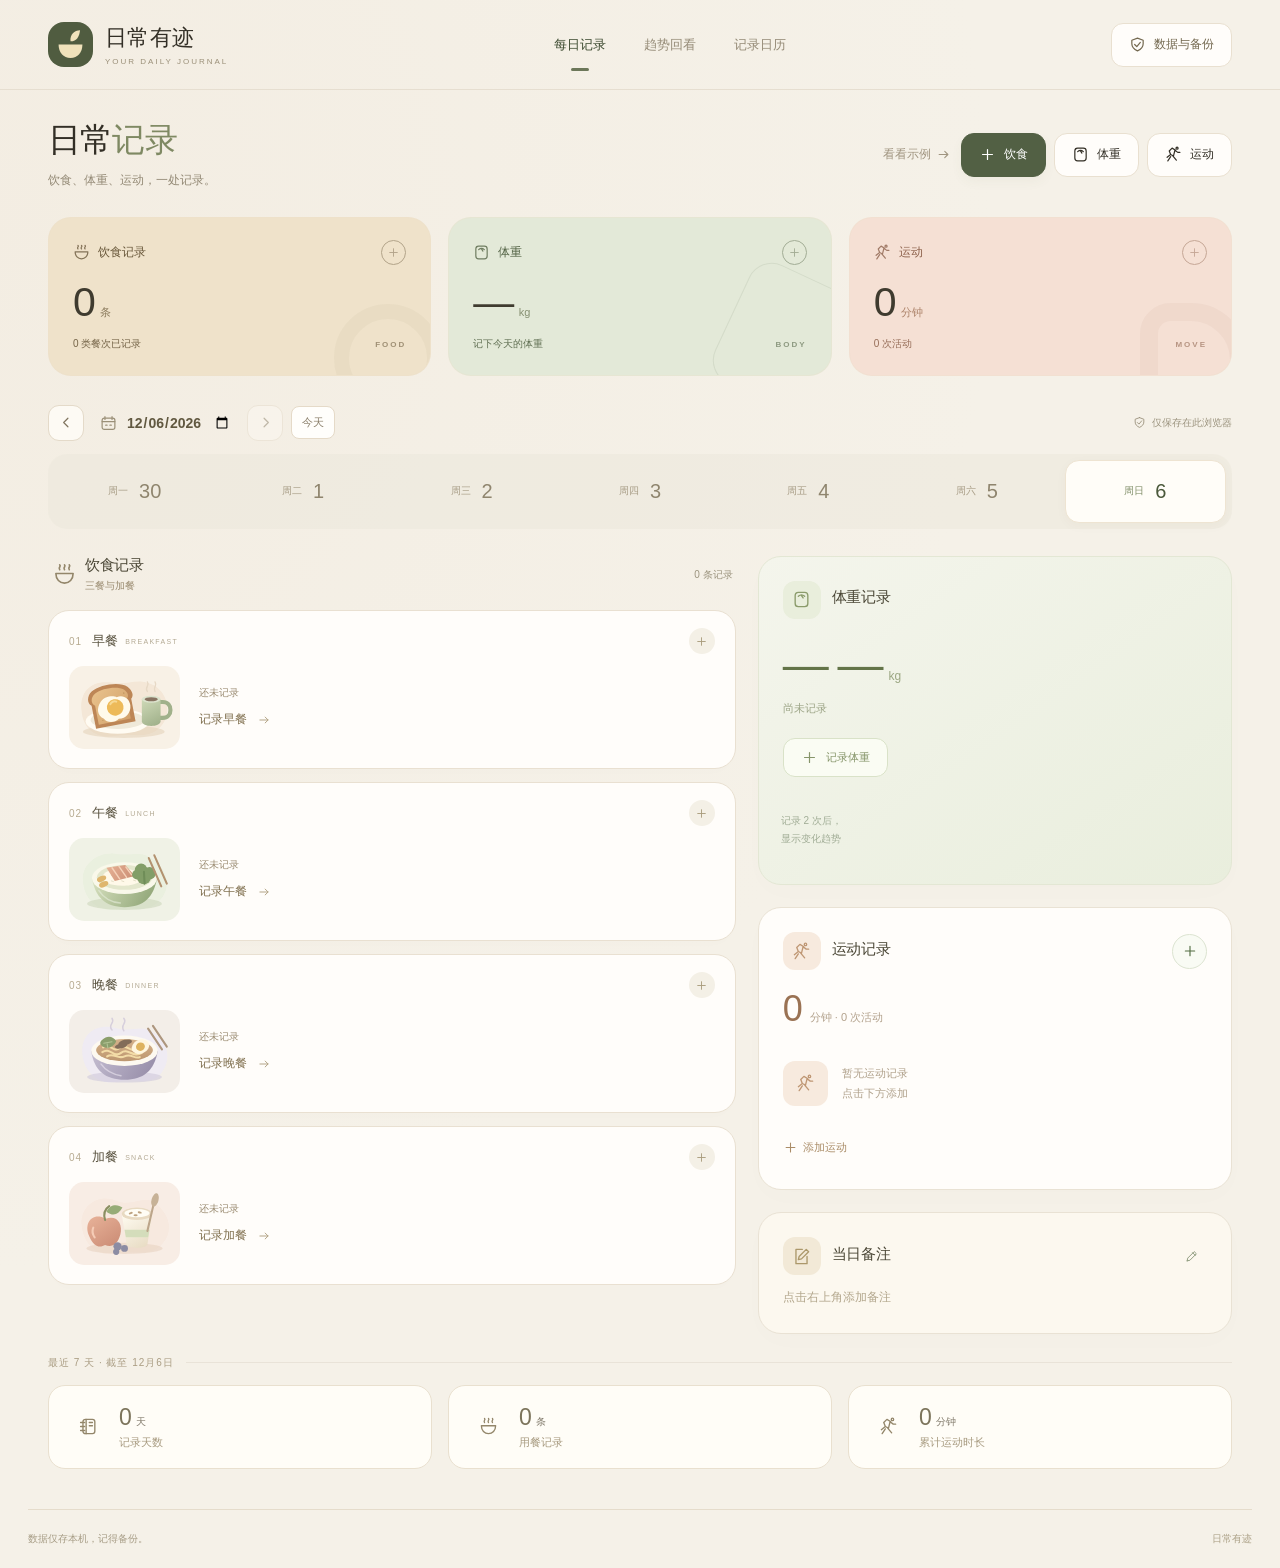
==== commit 5a86b0f0: "Redesign journal with warm visual meal cards and pastel overview" ====
--- a/index.html
+++ b/index.html
@@ -3,14 +3,14 @@
 <head>
   <meta charset="utf-8">
   <meta name="viewport" content="width=device-width, initial-scale=1, viewport-fit=cover">
-  <meta name="theme-color" content="#f6f5ef">
+  <meta name="theme-color" content="#f5f1e8">
   <meta name="description" content="轻松记录每天的饮食、体重和运动，回看自己的生活节奏。数据保存在当前浏览器，支持导出备份。">
   <meta name="color-scheme" content="light">
   <title>日常有迹 · 饮食、体重与运动记录</title>
   <link rel="icon" type="image/svg+xml" href="data:image/svg+xml,%3Csvg xmlns='http://www.w3.org/2000/svg' viewBox='0 0 64 64'%3E%3Crect width='64' height='64' rx='20' fill='%232b5547'/%3E%3Cpath d='M15 31h34c0 12-6 20-17 20S15 43 15 31' fill='%23e3efad'/%3E%3Cpath d='M32 27c-2-12 6-17 14-17-1 10-5 17-14 17' fill='%23e3efad'/%3E%3C/svg%3E">
-  <link rel="stylesheet" href="./styles.css?v=20261030">
-  <script src="./core.js?v=20261030" defer></script>
-  <script src="./app.js?v=20261030" defer></script>
+  <link rel="stylesheet" href="./styles.css?v=20261030.3">
+  <script src="./core.js?v=20261030.3" defer></script>
+  <script src="./app.js?v=20261030.3" defer></script>
 </head>
 <body>
   <a class="skip-link" href="#main">跳到主要内容</a>
--- a/styles.css
+++ b/styles.css
@@ -23,4 +23,17 @@
  .site-header{height:76px;padding:0 21px}.brand{font-size:20px}.brand small{font-size:7px;letter-spacing:1.7px}.brand-mark{width:39px;height:39px;border-radius:14px}.header-data{border:1px solid #e0e6d7;font-size:10px;background:#fffefb;min-height:35px}.header-data .icon{width:14px;height:14px}.main-shell{padding:15px 19px 28px}.intro{margin-bottom:17px}.intro h1{font-size:28px;letter-spacing:-1px;margin-bottom:6px}.intro p:not(.eyebrow){font-size:12px;line-height:1.8}.intro .eyebrow{font-size:8px;letter-spacing:1.5px;margin-bottom:7px}.intro:not(.trends-intro) .intro-actions{margin-top:13px}.intro-actions .button{min-height:37px;padding:0 14px;font-size:11px}.intro-actions .text-button{font-size:11px;min-height:35px}.hero{grid-template-columns:1fr;min-height:128px;padding:20px 20px 19px;margin-bottom:17px;border-radius:21px}.hero-copy{max-width:100%}.hero .eyebrow{font-size:7px;letter-spacing:1.2px;margin-bottom:7px}.hero h2{font-size:19px;margin-bottom:10px}.hero p:not(.eyebrow){max-width:210px;font-size:10px;margin-bottom:9px}.hero-art{width:137px;height:124px;right:-19px;bottom:-14px;opacity:.5}.hero-stats{font-size:10px;gap:8px;position:relative;z-index:2}.hero-stats b{font-size:15px}.hero-stats .dot{width:2px;height:2px}.date-toolbar{gap:4px;margin-bottom:9px}.date-control{gap:4px}.date-input{font-size:13px;max-width:132px}.local-note{font-size:8px}.icon-button{width:31px;min-height:34px}.today-tag{font-size:10px;min-height:31px;padding:5px 7px}.week-strip{gap:5px;margin-bottom:17px}.day-button{min-height:63px;border-radius:12px;gap:5px}.day-button b{font-size:18px}.day-button small{font-size:9px}.day-button i{bottom:5px}.dashboard{grid-template-columns:1fr;gap:16px}.column{gap:16px}.panel{padding:20px;border-radius:21px}.panel-head{margin-bottom:18px}.panel-heading h2{font-size:16px}.panel-heading p{font-size:10px}.section-icon{width:35px;height:35px}.meal-section{grid-template-columns:34px 1fr;gap:10px;padding-bottom:15px}.meal-section:not(:last-child):before{left:17px;top:36px}.meal-badge{width:34px;height:37px;border-radius:12px}.meal-badge .icon{width:18px}.meal-heading{min-height:34px;margin-bottom:4px}.meal-heading h3{font-size:13px}.meal-heading h3 small{font-size:7px;margin-left:5px}.meal-add{font-size:11px;min-height:33px}.meal-empty{font-size:11px;min-height:45px;padding:12px}.meal-entry{padding:12px}.entry-title{font-size:13px}.entry-meta{font-size:10px}.tiny-button{width:29px;min-height:30px}.entry-actions{gap:0}.weight-panel{min-height:211px}.weight-number{font-size:46px}.weight-panel .panel-head{margin-bottom:18px}.weight-comparison{font-size:10px;max-width:54%}.weight-panel .button{font-size:11px;min-height:36px}.mini-chart{right:19px;bottom:29px;width:42%;height:74px}.mini-chart-empty{font-size:10px}.activity-summary strong{font-size:32px}.activity-summary span{font-size:11px}.activity-empty{font-size:11px}.activity-entry .entry-title{font-size:13px}.note-panel .panel-head{margin-bottom:9px}.daily-note,.empty-note{font-size:12px}.panel-footnote{font-size:9px}.section-label{margin-top:22px}.week-overview{gap:8px}.overview-card{padding:14px 8px;border-radius:15px}.overview-card b{font-size:21px}.overview-card p{font-size:10px}.site-footer{font-size:9px;padding-bottom:96px}.site-footer span:first-child{font-size:9px}.mobile-nav{padding-top:10px;background:#fffefaed;box-shadow:0 -7px 25px #253c2805;border-top-color:#e1e7d7}.mobile-nav a,.mobile-nav button{gap:5px;font-size:10px;color:#8a977e}.mobile-nav .active{color:#244c3d}.mobile-nav .active .icon{stroke-width:2.2}.dialog-inner{padding:24px}.dialog-heading h2{font-size:22px}.field input,.field select,.field textarea{font-size:16px}.field .weight-input{font-size:36px}.field-help{font-size:11px}.data-card p,.notice{font-size:12px}.toast{bottom:94px;font-size:12px;padding:12px 17px}.trend-summary{gap:10px}.trend-summary .overview-card{padding:18px}.trend-summary .overview-card b{font-size:27px}.trend-summary .overview-card p{font-size:11px}.chart-title-value{font-size:30px}.chart-title-value span{font-size:10px}.chart-title-value small{font-size:11px}.view-controls button{font-size:11px;padding:0 12px}.calendar-day{min-height:48px}.history-row small{font-size:10px}.range-note{font-size:10px}.demo-banner{font-size:10px;padding:7px 15px}.demo-banner button{font-size:10px;margin-left:5px}
 }
 @media(max-width:720px){.hero-stats{gap:20px}.hero-metric{min-width:68px;gap:5px}.hero-stats .hero-metric b{font-size:25px;letter-spacing:-.7px}.hero-metric>span{font-size:9px}.hero-metric small{font-size:9px;margin-left:4px}.hero .hero-copy h2{font-size:12px;margin-bottom:15px}.hero-today{font-size:8px;padding:2px 5px}.hero-art{width:116px;opacity:.23;right:-24px}.quick-actions{gap:6px}.intro-actions .quick-actions .button{padding:0 11px;min-height:38px;gap:5px}.quick-actions .icon{width:15px;height:15px}.intro:not(.trends-intro) .intro-actions{gap:10px}.intro-actions>.text-button{font-size:10px}.chart-label{font-size:11px}}
+@media(max-width:360px){.quick-actions{flex-shrink:0}.intro-actions .quick-actions .button{padding:0 9px;white-space:nowrap}.intro-actions>.text-button{white-space:nowrap}.intro-actions>.text-button .icon{display:none}.header-data{flex-shrink:0;white-space:nowrap}.header-data span{white-space:nowrap}.date-toolbar>.local-note{display:none}.today-tag{white-space:nowrap}.hero-stats{gap:12px}.hero-metric{min-width:0;flex:1}.hero-stats .hero-metric b{white-space:nowrap;font-size:24px}.brand small{letter-spacing:1px;font-size:6px}}
+/* Reference-led edition: warm journal, visual meal timeline, pastel metrics. */
+:root{--bg:#f5f1e8;--paper:#fffdfa;--ink:#332f26;--muted:#817a6b;--line:#e9e3d8;--green:#505c40;--green-light:#e9eddf;--orange:#bf815c;--peach:#f7e8dc;--shadow:0 8px 28px #5c462503;--radius:24px}
+body{background:radial-gradient(ellipse at 0 15%,#f0e6d85c,transparent 55%),var(--bg)}
+.site-header{border-bottom-color:#e6ded0;height:90px}.brand{letter-spacing:.3px}.brand-mark{background:#505c40;color:#f0e2bb;box-shadow:none}.brand small{color:#9b9079}.desktop-nav a{color:#958b77}.desktop-nav a.active{color:#3d4b31}.desktop-nav a.active:after{background:#6c7759;bottom:18px}.header-data{background:#fffcf5;border-color:#e7dfd0;color:#73684f;box-shadow:none}.button.primary{background:#526044;border-color:#526044;box-shadow:0 5px 12px #5260440c}.button.primary:hover{background:#3d4b31}.button{background:#fffdfa;border-color:#e9e0d0}.button:hover{background:#f6efe3}.main-shell{padding-top:30px}.intro{margin-bottom:25px}.intro h1{font-size:33px;font-weight:650;letter-spacing:-.8px}.intro h1 em{color:#7f8963}.intro p:not(.eyebrow){color:#948a76}.intro-actions>.text-button{color:#a09580}.intro-actions .quick-actions .button{border-radius:13px}.daily-overview{display:grid;grid-template-columns:repeat(3,1fr);gap:17px;margin-bottom:26px}.metric-card{position:relative;overflow:hidden;min-width:0;min-height:159px;display:flex;flex-direction:column;align-items:stretch;text-align:left;border:1px solid #e9dec955;border-radius:23px;padding:22px 24px;transition:transform .2s,box-shadow .2s}.metric-card:hover{transform:translateY(-3px);box-shadow:0 12px 30px #6045280b}.metric-food{background:#efe2ca;color:#69583b}.metric-weight{background:#e3e9d8;color:#536345}.metric-motion{background:#f5e0d4;color:#8d624c}.metric-top{display:flex;align-items:center;gap:8px;font-size:12px;font-weight:550;position:relative;z-index:1}.metric-top>.icon{width:17px;height:17px;opacity:.8}.metric-add{margin-left:auto;width:25px;height:25px;display:grid;place-items:center;border:1px solid currentColor;border-radius:50%;opacity:.45}.metric-add .icon{width:13px;height:13px}.metric-card strong{font-size:41px;font-weight:450;letter-spacing:-1.7px;line-height:1.25;margin:12px 0 9px;color:#3f3b2f;position:relative;z-index:1}.metric-card strong small{font-size:11px;font-weight:400;letter-spacing:0;margin-left:6px;color:#8a7a5c}.metric-weight strong small{color:#879173}.metric-motion strong small{color:#ac8269}.metric-bottom{display:flex;align-items:center;justify-content:space-between;gap:10px;font-size:10px;opacity:.73;position:relative;z-index:1}.metric-bottom>span{font-size:8px;letter-spacing:2px;font-weight:550;opacity:.65}.metric-decoration{position:absolute;width:108px;height:108px;border:15px solid currentColor;border-radius:50%;opacity:.045;right:-12px;bottom:-37px}.metric-weight .metric-decoration{border-width:1px;transform:rotate(25deg);border-radius:25px;width:130px;height:130px;right:-25px;bottom:-31px;opacity:.1}.metric-motion .metric-decoration{border-radius:35% 65% 58% 42%;border-width:18px;right:-17px;bottom:-36px;opacity:.055}
+.date-toolbar{margin-bottom:10px}.date-input{color:#615840}.date-input-wrap .icon{color:#9b9078}.icon-button{border-color:#e4dac9;background:#fdfaf4;color:#81755f}.today-tag{border-color:#e5dac8;color:#8c806c}.local-note{color:#9c947f}.week-strip{background:#ece7dc80;gap:7px;padding:6px;border-radius:19px;margin-bottom:27px}.day-button{border:0;background:transparent;min-height:63px;box-shadow:none}.day-button small{color:#a79c85}.day-button b{font-weight:500;color:#8f856e}.day-button.active{background:#fffdf8;border:1px solid #eee4d2;box-shadow:0 3px 12px #5f4c2808}.day-button.active b{color:#4b593b}.day-button.active small{color:#7f8d67}.day-button.active i{background:#b4bb95}.day-button.is-today:not(.active){background:#e7e8da}.day-button:hover{background:#f7f2e8}
+.dashboard{grid-template-columns:minmax(0,1.45fr) minmax(300px,1fr);gap:22px;align-items:start}.dashboard>.column{display:contents}.meals-panel{grid-column:1;grid-row:1/span 3;padding:0;background:transparent;border:0;box-shadow:none}.weight-panel{grid-column:2;grid-row:1}.activity-panel{grid-column:2;grid-row:2}.note-panel{grid-column:2;grid-row:3}.panel{border-color:#e9e2d4;background:#fffdfa;border-radius:23px}.meals-panel>.panel-head{padding:0 3px;margin-bottom:16px}.panel-heading h2{color:#494534;font-size:15px}.panel-heading p{font-size:10px;color:#a49982}.section-icon{background:#efe9da;color:#93866a}.section-icon.orange{background:#f4e6db;color:#bd8c6c}.meals-panel>.panel-head .section-icon{background:transparent;width:26px;margin-right:0}.meals-panel>.panel-head .section-icon .icon{width:23px;height:23px}.meals-panel>.panel-head .panel-heading{gap:8px}.meals-panel .panel-footnote{display:none}.meal-block{display:block;position:relative;background:#fffdfa;border:1px solid #e9e0d1;border-radius:21px;padding:17px 20px 19px;margin-bottom:13px;box-shadow:0 5px 18px #74582b02}.meal-section:not(:last-child):before{display:none}.meal-block:last-of-type{padding-bottom:19px;margin-bottom:0}.meal-heading{margin-bottom:11px;min-height:27px}.meal-type{display:flex;align-items:center;gap:10px}.meal-number{font-size:10px;font-weight:500;color:#b7ab91;letter-spacing:1px}.meal-heading h3{font-size:13px;font-weight:650;color:#59523f;display:flex;align-items:center;gap:7px}.meal-heading h3 small{font-size:7px;color:#b4aa94;letter-spacing:1.3px;margin-left:0;font-weight:400}.meal-add{width:26px;height:26px;min-height:26px;display:grid;place-items:center;background:#f4f0e6;color:#a99c7d;border-radius:50%;padding:0}.meal-add .icon{width:13px;height:13px}.meal-add:hover{background:#e9eddf;color:#66784e}.meal-card-row{display:flex;align-items:center;gap:19px}.meal-illustration{width:111px;height:83px;border-radius:15px;background:#f8f1e6;flex-shrink:0;overflow:hidden}.meal-illustration img{display:block;width:100%;height:100%;object-fit:contain}.meal-block.lunch .meal-illustration{background:#f0f2e6}.meal-block.dinner .meal-illustration{background:#f3eee8}.meal-block.snack .meal-illustration{background:#f8ede5}.meal-records{flex:1;min-width:0}.meal-block .meal-entry{background:transparent;border:0;padding:0;margin:0;gap:8px}.meal-block .meal-entry+.meal-entry{border-top:1px solid #eee8dc;margin-top:12px;padding-top:12px}.meal-block .entry-title{font-size:13px;color:#6e6551;font-weight:500;line-height:1.8;margin-bottom:7px}.meal-block .entry-meta{font-size:10px;color:#b0a58f;gap:10px}.meal-block .entry-actions{align-self:center}.meal-block .tiny-button{color:#b4a88c;width:28px;min-height:31px}.meal-block .tiny-button:hover{background:#f2ebde}.meal-empty{border:0;padding:0;background:transparent;min-height:65px;display:flex;flex-direction:column;justify-content:center;align-items:flex-start;gap:9px;color:#a5987d}.meal-empty:hover{background:transparent}.meal-empty>small{font-size:10px;color:#b6ab96;font-weight:400}.meal-empty>span{display:flex;align-items:center;gap:10px;font-size:12px;color:#8c7b58}.meal-empty .icon{width:14px;height:14px;color:#b4a486}
+.weight-panel{background:linear-gradient(145deg,#f4f5ec,#e9eedd);border-color:#e3e7d4}.weight-panel .section-icon{background:#e9eedc;color:#8b9b6b}.weight-number{font-size:46px;color:#637448;font-weight:450}.weight-unit{color:#9ca783}.weight-comparison{color:#9da587}.weight-panel .button{border-color:#d9e2c8;background:#fafcf3;color:#86956a}.mini-chart svg{opacity:.9}.weight-panel .tiny-button{color:#aab496}.activity-panel .section-icon{background:#f7eade;color:#bf9774}.activity-summary strong{color:#9a7253;font-size:36px}.activity-summary span{color:#b2a18c}.activity-entry{border-color:#efe9df}.activity-icon{background:#f6eade;color:#c09572}.activity-entry .entry-title{color:#8d785e}.activity-entry .entry-meta{color:#b4a68f;font-size:10px}.activity-panel>.text-button{color:#aa8c67;font-size:11px}.activity-empty{color:#b0a18b;font-size:11px}.note-panel{background:#fcf8ef}.note-panel .section-icon{background:#f2e9d7;color:#ac986b}.note-panel .empty-note{color:#b3a78d}.note-panel .daily-note{color:#a18b63}.panel-heading h2{font-weight:600}.section-label{color:#aa9d83}.overview-card{background:#fffdf7;border-color:#e9e0cf}.overview-card b{color:#7c745b}.overview-card p{color:#a89b80}.site-footer{border-color:#e5dccb;color:#aca187}.site-footer span:first-child{color:#a79d86}.demo-banner{background:#e9e9d6;color:#8a8e66}.demo-banner button{color:#7c805b}.toast{background:#586344}.mobile-nav{background:#fffcf5ed;border-top-color:#ebe1cf}.mobile-nav .active{color:#68774f}.mobile-nav a,.mobile-nav button{color:#ada087}.mobile-nav .active:before{content:'';position:absolute;top:2px;width:4px;height:4px;border-radius:50%;background:#87976b}.dialog-heading h2{color:#5f553e}.dialog-heading p{color:#b0a389}.field{color:#8f7c59}.field input,.field select,.field textarea{background:#fdfaf3;border-color:#e9dfcb}.field input:focus,.field select:focus,.field textarea:focus{border-color:#b4b88b;outline-color:#dce3bd66}.dialog-heading .icon-button{background:#f6f0e3;color:#aa9a78}.form-actions .button.primary{background:#687451;border-color:#687451}.view-controls{background:#ebe7d8}.view-controls button{color:#a49677}.view-controls button.active{background:#fffdf7;color:#7d8059}.trend-summary .overview-card{border-color:#e8dfcc}.chart-title-value{color:#738154}.chart-label{fill:#a59b82}.chart-data{border-color:#eee5d4;color:#a39980}.bar-item i{background:#c7ccaa}.bar-item b{color:#a0a980}.bar-item span{color:#b1a58c}.history-row{background:#f8f3e7}.history-row strong{color:#8b7c5f}.history-row small{color:#b0a387}.calendar-day{background:#faf6ec;color:#a89c81}.calendar-day.has-data{background:#e9edd8;color:#8c976e}.calendar-day.active{background:#9aa579;color:#fff}.calendar-day.is-today{border-color:#c5c9a5}.calendar-legend,.calendar-weekdays{color:#b0a387}.range-note{color:#a99c82}
+@media(max-width:1000px){.dashboard{grid-template-columns:minmax(0,1.2fr) minmax(285px,1fr);gap:18px}.metric-card{padding:20px}.meal-block{padding:16px}.meal-card-row{gap:13px}.meal-illustration{width:95px;height:78px}.meal-block .entry-actions{flex-direction:column}.metric-card strong{font-size:36px}.daily-overview{gap:12px}}
+@media(max-width:720px){.site-header{height:77px}.main-shell{padding-top:19px}.intro{margin-bottom:20px}.intro h1{font-size:28px}.intro p:not(.eyebrow){font-size:11px}.daily-overview{gap:8px;margin-bottom:21px}.metric-card{padding:14px 11px 13px;border-radius:18px;min-height:127px}.metric-top{font-size:10px;gap:5px;white-space:nowrap}.metric-top>.icon{width:14px;height:14px}.metric-add{display:none}.metric-card strong{font-size:27px;margin:15px 0 13px;letter-spacing:-1px;white-space:nowrap}.metric-card strong small{font-size:9px;margin-left:3px}.metric-bottom{font-size:8px;white-space:nowrap}.metric-bottom>span{display:none}.metric-decoration{width:76px;height:76px;border-width:10px;bottom:-27px;right:-26px}.metric-weight .metric-decoration{width:95px;height:95px;right:-46px;bottom:-20px}.metric-motion .metric-decoration{width:80px;height:80px;border-width:12px;bottom:-26px;right:-32px}.week-strip{padding:5px;gap:3px;border-radius:16px;margin-bottom:23px}.day-button{min-height:59px;border-radius:12px}.day-button b{font-size:17px}.day-button small{font-size:8px}.day-button i{width:3px;height:3px}.date-toolbar{margin-bottom:9px}.date-control{gap:4px}.date-input{font-size:12px;max-width:126px}.today-tag{font-size:9px}.icon-button{width:30px;min-height:32px}.local-note{font-size:8px}.dashboard{display:flex;flex-direction:column;gap:17px}.dashboard>.column{display:contents}.meals-panel,.weight-panel,.activity-panel,.note-panel{width:100%}.meals-panel{order:0}.weight-panel{order:1}.activity-panel{order:2}.note-panel{order:3}.meals-panel>.panel-head{margin-bottom:13px;padding:0 2px}.panel-heading h2{font-size:15px}.meal-block{padding:15px 16px 16px;border-radius:20px;margin-bottom:11px}.meal-block:last-of-type{padding-bottom:16px}.meal-heading{margin-bottom:10px;min-height:25px}.meal-heading h3{font-size:12px;gap:6px}.meal-heading h3 small{font-size:7px;letter-spacing:1.2px}.meal-number{font-size:9px}.meal-type{gap:8px}.meal-add{width:24px;height:24px;min-height:24px}.meal-card-row{gap:15px}.meal-illustration{width:93px;height:73px;border-radius:13px}.meal-records{min-width:0}.meal-block .entry-title{font-size:12px;line-height:1.7;margin-bottom:7px}.meal-block .entry-meta{font-size:9px;gap:7px}.meal-block .entry-actions{flex-direction:column;gap:0}.meal-block .tiny-button{width:25px;min-height:27px}.meal-block .tiny-button .icon{width:12px;height:12px}.meal-empty{gap:8px;min-height:65px}.meal-empty>small{font-size:9px}.meal-empty>span{font-size:11px;gap:7px}.weight-panel{min-height:210px}.weight-number{font-size:45px}.activity-summary strong{font-size:33px}.note-panel{border-radius:20px}.panel{padding:20px}.meals-panel{padding:0}.mobile-nav{padding-top:11px}.mobile-nav .active:before{top:3px}.week-overview{gap:8px}.overview-card{padding:13px 7px}.overview-card p{font-size:9px}.overview-card b{font-size:21px}.overview-card b small{font-size:8px}.trend-summary .overview-card{padding:18px}.trend-summary .overview-card p{font-size:10px}.data-card{background:#faf6eb;border-color:#e9dfcc}.chart-label{font-size:11px}.calendar-day{min-height:47px}.history-row{padding:14px}.history-row small{font-size:10px}}
+@media(max-width:360px){.daily-overview{gap:6px}.metric-card{padding:13px 9px;min-height:122px;border-radius:16px}.metric-top{font-size:9px;gap:4px}.metric-top>.icon{width:12px;height:12px}.metric-card strong{font-size:25px}.metric-card strong small{font-size:8px}.metric-bottom{font-size:7px}.meal-illustration{width:75px;height:65px}.meal-card-row{gap:11px}.meal-block{padding:14px}.meal-heading h3 small{font-size:6px;letter-spacing:.8px}.meal-block .entry-title{font-size:11px}.meal-block .entry-meta{font-size:8px}.meal-block .tiny-button{width:22px}.quick-actions{gap:5px}}
+.dashboard .meals-panel{padding:0;background:transparent;border:0;box-shadow:none}
+.metric-bottom{opacity:.9}.meal-block .entry-meta{color:#8a7a61}.meal-empty>small{color:#9b8c72}.meal-empty>span{color:#80704f}.activity-entry .entry-meta{color:#968269}.panel-heading p{color:#9a8b70}
 @media(prefers-reduced-motion:reduce){*{scroll-behavior:auto!important;transition:none!important;animation:none!important}}
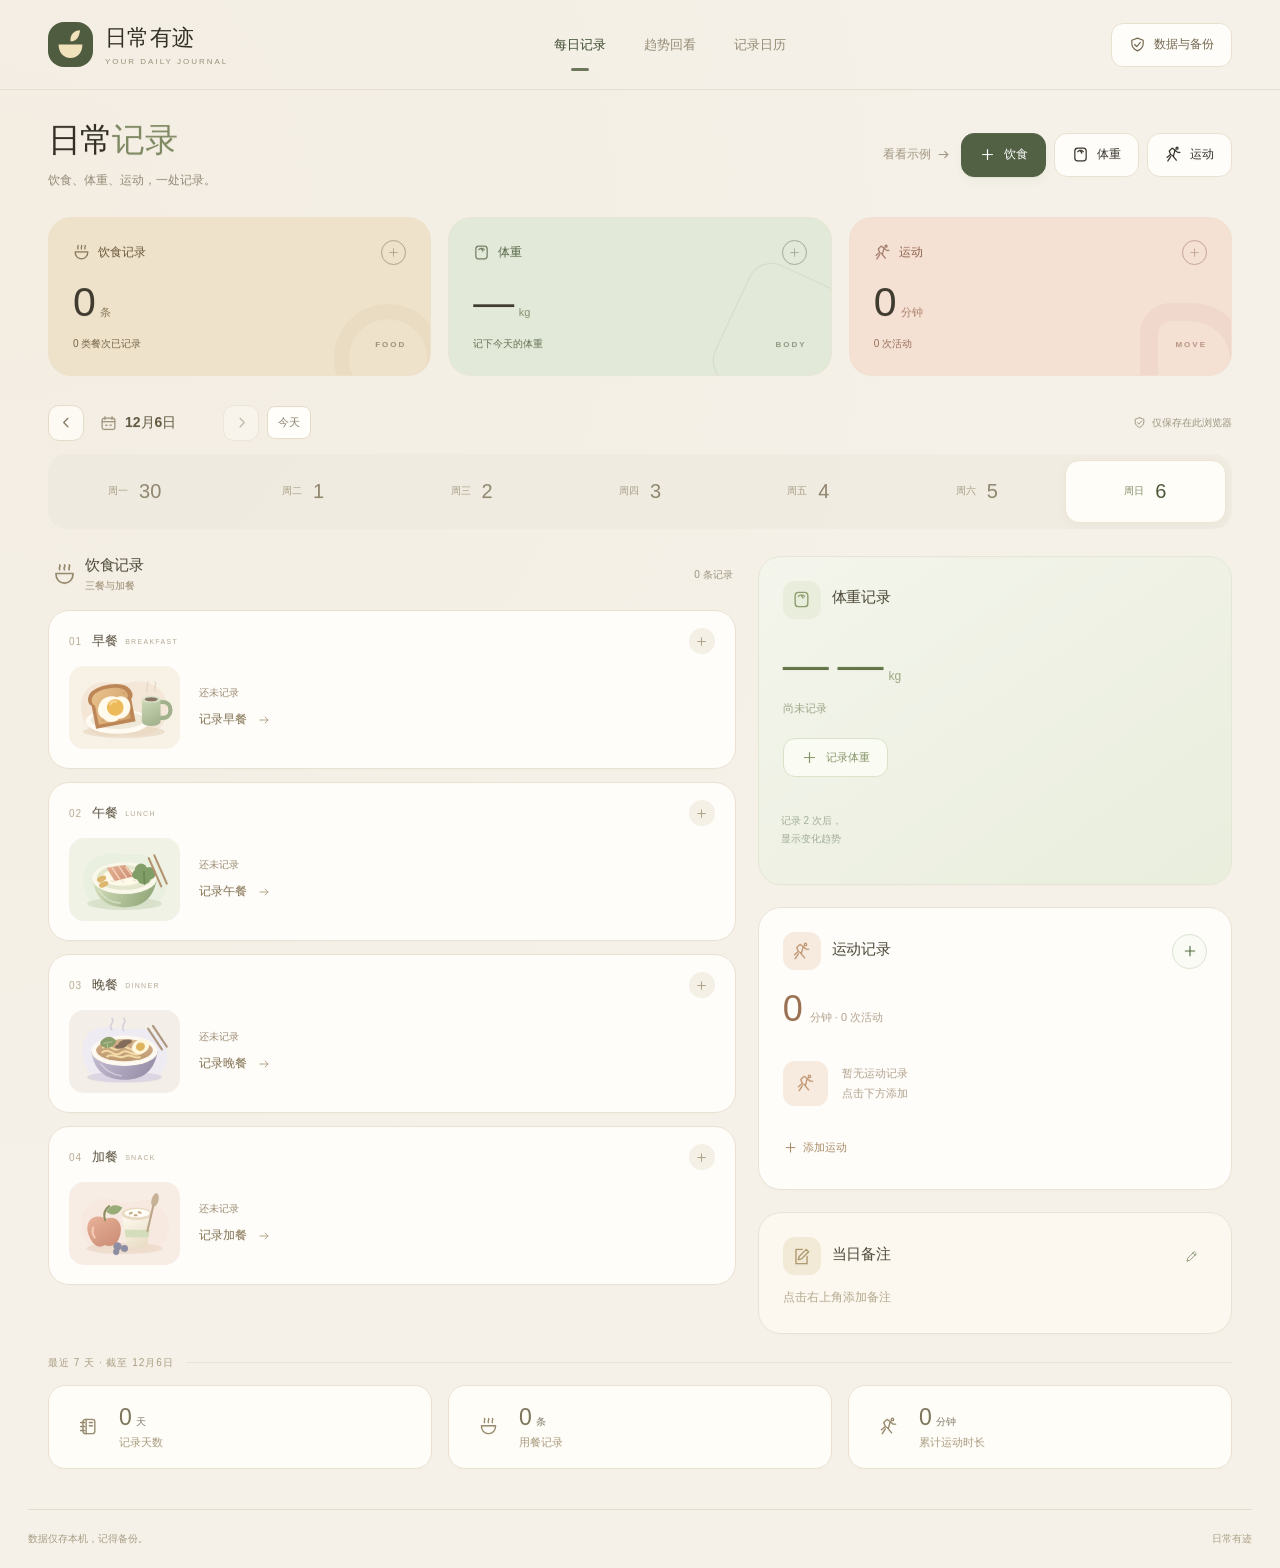
==== commit 89671382: "Add offline Android app, tactile mobile journal and APK download" ====
--- a/index.html
+++ b/index.html
@@ -6,11 +6,14 @@
   <meta name="theme-color" content="#f5f1e8">
   <meta name="description" content="轻松记录每天的饮食、体重和运动，回看自己的生活节奏。数据保存在当前浏览器，支持导出备份。">
   <meta name="color-scheme" content="light">
+  <meta name="format-detection" content="telephone=no">
   <title>日常有迹 · 饮食、体重与运动记录</title>
   <link rel="icon" type="image/svg+xml" href="data:image/svg+xml,%3Csvg xmlns='http://www.w3.org/2000/svg' viewBox='0 0 64 64'%3E%3Crect width='64' height='64' rx='20' fill='%232b5547'/%3E%3Cpath d='M15 31h34c0 12-6 20-17 20S15 43 15 31' fill='%23e3efad'/%3E%3Cpath d='M32 27c-2-12 6-17 14-17-1 10-5 17-14 17' fill='%23e3efad'/%3E%3C/svg%3E">
-  <link rel="stylesheet" href="./styles.css?v=20261030.3">
-  <script src="./core.js?v=20261030.3" defer></script>
-  <script src="./app.js?v=20261030.3" defer></script>
+  <link rel="stylesheet" href="./styles.css?v=20261030.4">
+  <link rel="stylesheet" href="./mobile.css?v=20261030.4">
+  <script src="./core.js?v=20261030.4" defer></script>
+  <script src="./app.js?v=20261030.4" defer></script>
+  <script src="./mobile.js?v=20261030.4" defer></script>
 </head>
 <body>
   <a class="skip-link" href="#main">跳到主要内容</a>
--- a/styles.css
+++ b/styles.css
@@ -35,5 +35,9 @@
 @media(max-width:720px){.site-header{height:77px}.main-shell{padding-top:19px}.intro{margin-bottom:20px}.intro h1{font-size:28px}.intro p:not(.eyebrow){font-size:11px}.daily-overview{gap:8px;margin-bottom:21px}.metric-card{padding:14px 11px 13px;border-radius:18px;min-height:127px}.metric-top{font-size:10px;gap:5px;white-space:nowrap}.metric-top>.icon{width:14px;height:14px}.metric-add{display:none}.metric-card strong{font-size:27px;margin:15px 0 13px;letter-spacing:-1px;white-space:nowrap}.metric-card strong small{font-size:9px;margin-left:3px}.metric-bottom{font-size:8px;white-space:nowrap}.metric-bottom>span{display:none}.metric-decoration{width:76px;height:76px;border-width:10px;bottom:-27px;right:-26px}.metric-weight .metric-decoration{width:95px;height:95px;right:-46px;bottom:-20px}.metric-motion .metric-decoration{width:80px;height:80px;border-width:12px;bottom:-26px;right:-32px}.week-strip{padding:5px;gap:3px;border-radius:16px;margin-bottom:23px}.day-button{min-height:59px;border-radius:12px}.day-button b{font-size:17px}.day-button small{font-size:8px}.day-button i{width:3px;height:3px}.date-toolbar{margin-bottom:9px}.date-control{gap:4px}.date-input{font-size:12px;max-width:126px}.today-tag{font-size:9px}.icon-button{width:30px;min-height:32px}.local-note{font-size:8px}.dashboard{display:flex;flex-direction:column;gap:17px}.dashboard>.column{display:contents}.meals-panel,.weight-panel,.activity-panel,.note-panel{width:100%}.meals-panel{order:0}.weight-panel{order:1}.activity-panel{order:2}.note-panel{order:3}.meals-panel>.panel-head{margin-bottom:13px;padding:0 2px}.panel-heading h2{font-size:15px}.meal-block{padding:15px 16px 16px;border-radius:20px;margin-bottom:11px}.meal-block:last-of-type{padding-bottom:16px}.meal-heading{margin-bottom:10px;min-height:25px}.meal-heading h3{font-size:12px;gap:6px}.meal-heading h3 small{font-size:7px;letter-spacing:1.2px}.meal-number{font-size:9px}.meal-type{gap:8px}.meal-add{width:24px;height:24px;min-height:24px}.meal-card-row{gap:15px}.meal-illustration{width:93px;height:73px;border-radius:13px}.meal-records{min-width:0}.meal-block .entry-title{font-size:12px;line-height:1.7;margin-bottom:7px}.meal-block .entry-meta{font-size:9px;gap:7px}.meal-block .entry-actions{flex-direction:column;gap:0}.meal-block .tiny-button{width:25px;min-height:27px}.meal-block .tiny-button .icon{width:12px;height:12px}.meal-empty{gap:8px;min-height:65px}.meal-empty>small{font-size:9px}.meal-empty>span{font-size:11px;gap:7px}.weight-panel{min-height:210px}.weight-number{font-size:45px}.activity-summary strong{font-size:33px}.note-panel{border-radius:20px}.panel{padding:20px}.meals-panel{padding:0}.mobile-nav{padding-top:11px}.mobile-nav .active:before{top:3px}.week-overview{gap:8px}.overview-card{padding:13px 7px}.overview-card p{font-size:9px}.overview-card b{font-size:21px}.overview-card b small{font-size:8px}.trend-summary .overview-card{padding:18px}.trend-summary .overview-card p{font-size:10px}.data-card{background:#faf6eb;border-color:#e9dfcc}.chart-label{font-size:11px}.calendar-day{min-height:47px}.history-row{padding:14px}.history-row small{font-size:10px}}
 @media(max-width:360px){.daily-overview{gap:6px}.metric-card{padding:13px 9px;min-height:122px;border-radius:16px}.metric-top{font-size:9px;gap:4px}.metric-top>.icon{width:12px;height:12px}.metric-card strong{font-size:25px}.metric-card strong small{font-size:8px}.metric-bottom{font-size:7px}.meal-illustration{width:75px;height:65px}.meal-card-row{gap:11px}.meal-block{padding:14px}.meal-heading h3 small{font-size:6px;letter-spacing:.8px}.meal-block .entry-title{font-size:11px}.meal-block .entry-meta{font-size:8px}.meal-block .tiny-button{width:22px}.quick-actions{gap:5px}}
 .dashboard .meals-panel{padding:0;background:transparent;border:0;box-shadow:none}
+.experience-card{border:1px solid #e7dfcf;border-radius:17px;padding:19px;margin:16px 0;background:#f9f6ed}.experience-card h3{font-size:13px;color:#76684c;margin-bottom:8px}.preference-row{display:flex;align-items:center;justify-content:space-between;gap:15px;min-height:64px;padding:10px 0;border-bottom:1px solid #e9e3d6;cursor:pointer}.preference-row b{display:block;font-size:12px;font-weight:550;color:#786c55}.preference-row small{display:block;font-size:10px;color:#9c9078;margin-top:5px;line-height:1.6}.preference-row input{appearance:none;width:40px;height:24px;flex-shrink:0;background:#dedccc;border:0;border-radius:20px;padding:3px;cursor:pointer;transition:background .2s}.preference-row input:before{display:block;content:'';width:18px;height:18px;border-radius:50%;background:white;box-shadow:0 1px 4px #4e493319;transition:transform .22s cubic-bezier(.2,.78,.2,1)}.preference-row input:checked{background:#87966a}.preference-row input:checked:before{transform:translateX(16px)}.app-version{font-size:9px;letter-spacing:.5px;color:#aaa089;margin:14px 0 0}
 .metric-bottom{opacity:.9}.meal-block .entry-meta{color:#8a7a61}.meal-empty>small{color:#9b8c72}.meal-empty>span{color:#80704f}.activity-entry .entry-meta{color:#968269}.panel-heading p{color:#9a8b70}
+.date-input-wrap{position:relative;min-height:42px;cursor:pointer}.date-input-wrap:focus-within{outline:2px solid #bac79f;border-radius:10px;outline-offset:2px}.date-display{font-size:14px;font-weight:600;white-space:nowrap;color:#615840;min-width:82px}.date-input-wrap .date-input{position:absolute;inset:0;opacity:0;width:100%;height:100%;max-width:none;cursor:pointer;padding:0;margin:0}.date-input-wrap .date-input::-webkit-calendar-picker-indicator{position:absolute;inset:0;width:100%;height:100%;margin:0;padding:0;cursor:pointer}
+.input-chips{display:flex;flex-wrap:wrap;gap:8px;margin:0 0 18px}.input-chips button{border:1px solid #e5decc;background:#f5f2e7;color:#796d51;border-radius:12px;padding:8px 13px;min-height:40px;max-width:100%;overflow:hidden;text-overflow:ellipsis;white-space:nowrap;font-size:12px}.input-chips button:hover,.input-chips button[aria-pressed=true]{background:#e9eddb;border-color:#c7d0ad;color:#52613e}.recent-meals{border-top:1px solid #ece5d5;border-bottom:1px solid #ece5d5;margin:0 0 18px;padding:14px 0 0}.recent-meals>p{font-size:12px;color:#887956;margin-bottom:10px}.recent-meals>p small{font-size:10px;color:#a39477;margin-left:5px}.toast{display:flex;align-items:center;gap:18px}.toast button{color:#f0e9cc;background:#ffffff18;border:1px solid #ffffff30;min-height:40px;border-radius:10px;padding:6px 14px;white-space:nowrap;font-size:13px;font-weight:600}.toast button:hover{background:#ffffff30}
+@media(max-width:720px){.metric-weight strong{font-size:clamp(20px,6vw,27px);display:flex;flex-wrap:wrap;align-items:baseline;column-gap:3px;row-gap:2px}.metric-weight strong small{margin-left:0;line-height:1.2}}
 @media(prefers-reduced-motion:reduce){*{scroll-behavior:auto!important;transition:none!important;animation:none!important}}
--- a/mobile.css
+++ b/mobile.css
@@ -0,0 +1,170 @@
+/* Touch and motion layer. It does not change or store journal records. */
+:root {
+  --journal-spring: cubic-bezier(.2, .78, .2, 1);
+  --journal-native-top: 0px;
+  --journal-native-bottom: 0px;
+}
+
+html { scroll-padding-top: 90px; }
+button, a, input, textarea, select { -webkit-tap-highlight-color: transparent; }
+button, nav a { -webkit-user-select: none; user-select: none; }
+button { touch-action: manipulation; }
+
+.journal-tactile { position: relative; isolation: isolate; }
+.journal-motion-ready .journal-tactile {
+  transition: transform 180ms var(--journal-spring), box-shadow 180ms ease,
+    background-color 160ms ease, border-color 160ms ease;
+}
+.journal-motion-ready .journal-tactile.is-pressed {
+  transform: translateY(1px) scale(.972) !important;
+}
+.journal-motion-ready .metric-card.is-pressed,
+.journal-motion-ready .history-row.is-pressed { transform: scale(.984) !important; }
+.journal-motion-ready .day-button.is-pressed,
+.journal-motion-ready .calendar-day.is-pressed { transform: scale(.94) !important; }
+.journal-ripple-host { overflow: hidden; }
+.journal-ripple {
+  position: absolute;
+  z-index: 0;
+  pointer-events: none;
+  border-radius: 50%;
+  background: currentColor;
+  opacity: 0;
+  transform: scale(.15);
+  mix-blend-mode: multiply;
+  animation: journal-ripple 460ms ease-out both;
+}
+.button.primary .journal-ripple { background: #fff8de; mix-blend-mode: screen; }
+@keyframes journal-ripple {
+  0% { transform: scale(.12); opacity: .13; }
+  68% { opacity: .055; }
+  100% { transform: scale(1); opacity: 0; }
+}
+
+.main-shell { transform-origin: 50% 20px; }
+#main:focus { outline: none; }
+.week-strip, .calendar-grid { touch-action: pan-y pinch-zoom; }
+.journal-motion-ready .meal-illustration img {
+  transition: transform 350ms var(--journal-spring);
+}
+@media (hover: hover) {
+  .journal-motion-ready .meal-block:hover .meal-illustration img {
+    transform: translateY(-2px) rotate(-2deg) scale(1.025);
+  }
+}
+
+.mobile-nav { isolation: isolate; }
+.mobile-nav a, .mobile-nav > button { position: relative; z-index: 1; }
+.journal-motion-ready .mobile-nav .active:before { display: none; }
+.journal-nav-indicator {
+  position: absolute;
+  top: 5px;
+  left: 0;
+  width: 57px;
+  height: 46px;
+  z-index: 0;
+  pointer-events: none;
+  border-radius: 16px;
+  background: #e9ebdca8;
+  box-shadow: inset 0 0 0 1px #dfe3ca66;
+  opacity: 0;
+  transition: transform 300ms var(--journal-spring), width 300ms var(--journal-spring),
+    opacity 160ms ease;
+}
+.journal-motion-ready .journal-nav-indicator.is-visible { opacity: 1; }
+.journal-motion-ready .mobile-nav .icon {
+  transition: transform 240ms var(--journal-spring), stroke-width 160ms ease;
+}
+.journal-motion-ready .mobile-nav .active .icon { transform: translateY(-1px); }
+
+/* Progressive dialog exit animation; older WebViews keep normal native close behavior. */
+.journal-motion-ready dialog {
+  opacity: 0;
+  transform: translateY(14px) scale(.985);
+  transition: opacity 180ms ease, transform 240ms var(--journal-spring),
+    overlay 180ms allow-discrete, display 180ms allow-discrete;
+}
+.journal-motion-ready dialog[open] { opacity: 1; transform: none; }
+.journal-motion-ready dialog:not([open]),
+.journal-motion-ready dialog:not([open])::backdrop { pointer-events: none; }
+.journal-motion-ready dialog::backdrop {
+  transition: background-color 180ms ease, overlay 180ms allow-discrete,
+    display 180ms allow-discrete;
+}
+@starting-style {
+  .journal-motion-ready dialog[open] { opacity: 0; transform: translateY(16px) scale(.985); }
+}
+.journal-dialog-open .mobile-nav { pointer-events: none; }
+.native-keyboard-open .mobile-nav {
+  transform: translateY(115%);
+  opacity: 0;
+  pointer-events: none;
+}
+.native-keyboard-open .site-footer { padding-bottom: 25px; }
+.native-keyboard-open .main-shell { padding-bottom: 20px; }
+.native-keyboard-open #toast { bottom: 24px; }
+.native-keyboard-open dialog[open] {
+  top: 0;
+  bottom: auto;
+  margin-block: 12px;
+}
+
+@media (max-width: 720px) {
+  html { overscroll-behavior-x: none; }
+  body { overflow-x: clip; }
+  .mobile-nav {
+    padding-bottom: max(12px, env(safe-area-inset-bottom), var(--journal-native-bottom));
+    transition: transform 220ms var(--journal-spring), opacity 180ms ease;
+  }
+  .mobile-nav a, .mobile-nav > button { min-height: 47px; }
+  .main-shell { padding-bottom: 35px; }
+  .intro:not(.trends-intro) {
+    display: flex;
+    align-items: center;
+    gap: 12px;
+    margin-bottom: 18px;
+  }
+  .intro:not(.trends-intro) > div:first-child { min-width: 0; }
+  .intro:not(.trends-intro) .intro-actions { margin: 0; gap: 0; }
+  .intro:not(.trends-intro) .quick-actions { display: none; }
+  .intro:not(.trends-intro) .intro-actions:has(> .quick-actions:only-child) { display: none; }
+  .intro:not(.trends-intro) .text-button { min-height: 40px; white-space: nowrap; }
+  .site-footer { padding-bottom: calc(100px + max(env(safe-area-inset-bottom), var(--journal-native-bottom))); }
+  .meal-add { min-width: 33px; min-height: 33px; }
+  .meal-block .tiny-button { min-width: 30px; min-height: 32px; }
+  .meal-block .entry-actions { gap: 1px; }
+  .calendar-day { min-height: 49px; }
+  .icon-button { min-height: 36px; min-width: 32px; }
+  .date-toolbar .icon-button { min-width: 30px; }
+  .field input, .field textarea, .field select { font-size: 16px; }
+  dialog {
+    max-height: min(calc(var(--journal-viewport-height, 100dvh) - 32px), 760px);
+    overflow-y: auto;
+    overscroll-behavior: contain;
+  }
+  .dialog-inner { padding-bottom: max(24px, env(safe-area-inset-bottom)); }
+  .field input, .field textarea, .field select { scroll-margin-block: 16px; }
+  .form-actions .button { min-height: 48px; }
+  .journal-dialog-open .mobile-nav { opacity: .25; }
+}
+
+body.android-app { overscroll-behavior-y: none; }
+body.android-app .site-header {
+  position: sticky;
+  top: 0;
+  z-index: 4;
+  padding-top: var(--journal-native-top);
+  background: #f5f1e8f5;
+  backdrop-filter: blur(18px);
+  -webkit-backdrop-filter: blur(18px);
+}
+body.android-app .brand small { letter-spacing: 1px; }
+body.android-app .local-note { color: #9a8a6e; }
+body.android-app .toast { bottom: calc(98px + max(env(safe-area-inset-bottom), var(--journal-native-bottom))); }
+
+@media (prefers-reduced-motion: reduce) {
+  .journal-tactile, .journal-nav-indicator, .meal-illustration img, .mobile-nav,
+  dialog, dialog::backdrop { transition: none !important; }
+  .journal-tactile.is-pressed { transform: none !important; }
+  .journal-ripple { display: none !important; animation: none !important; }
+}
